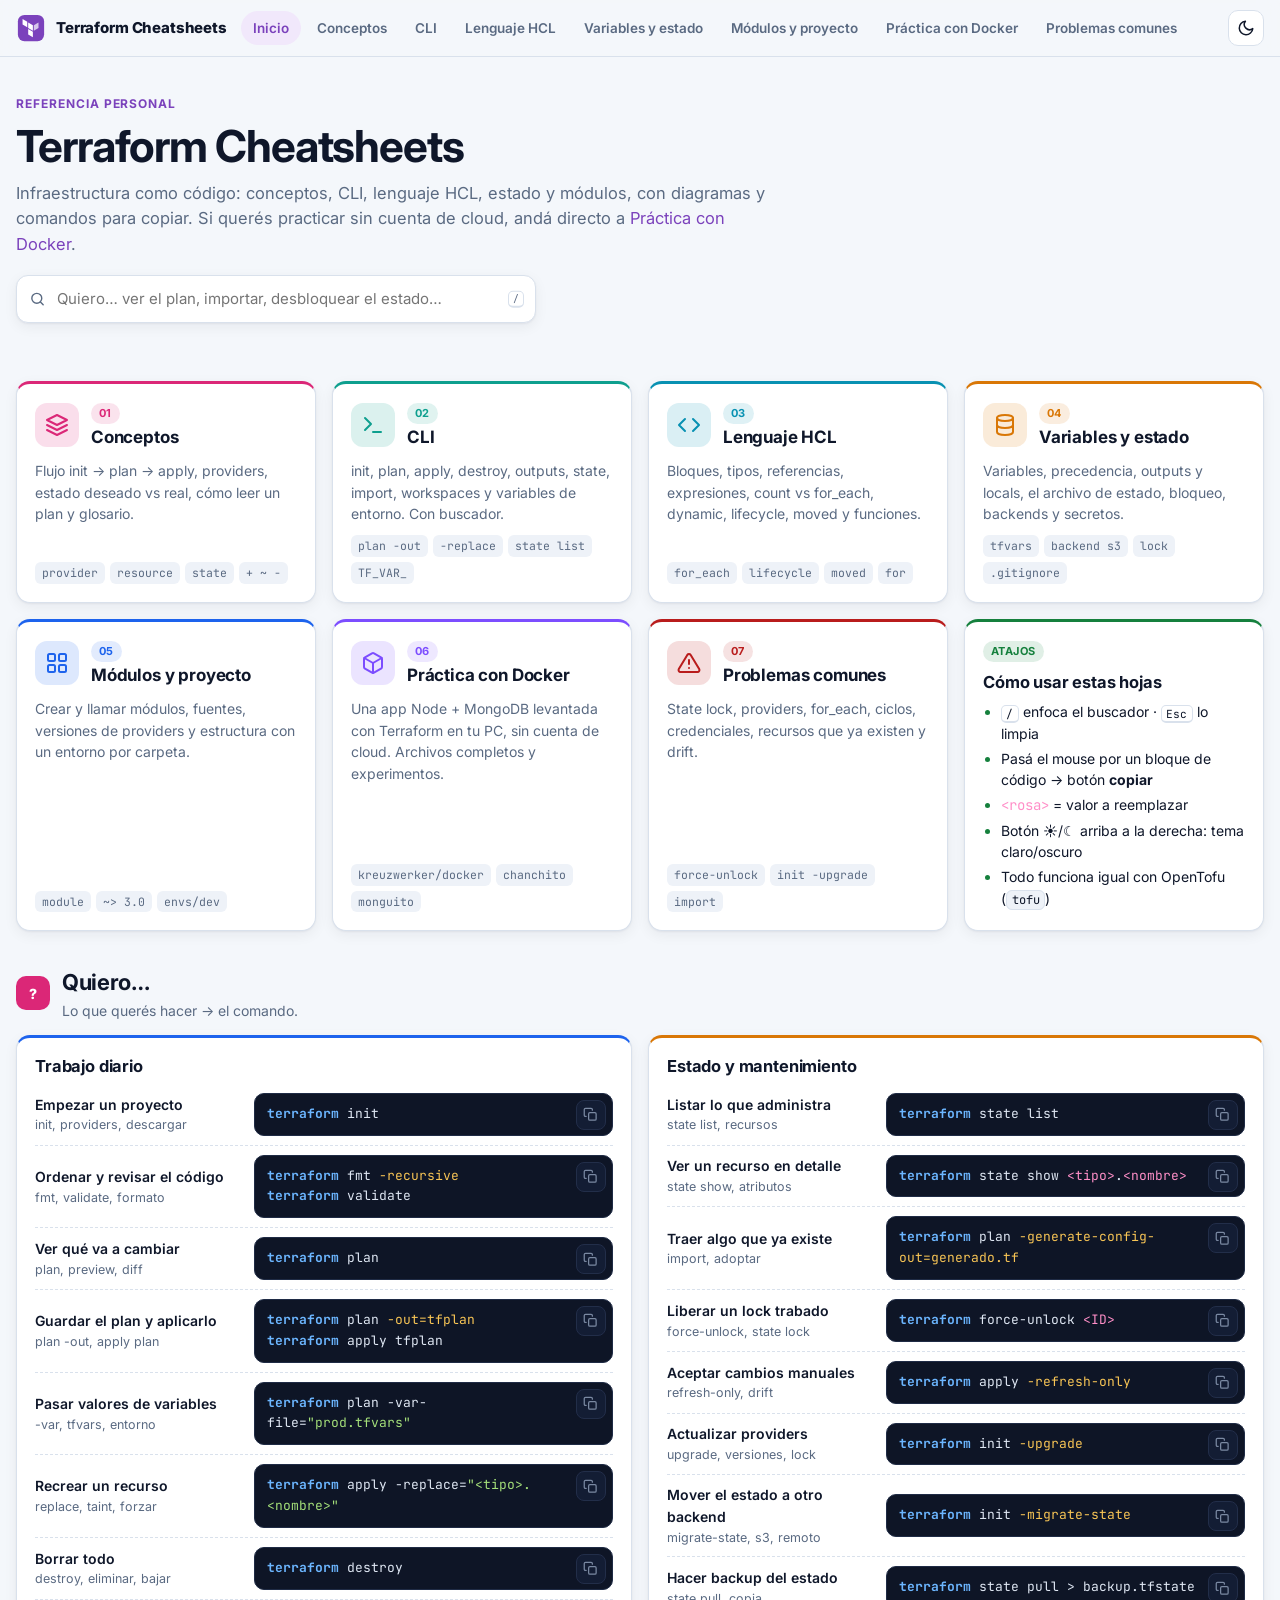
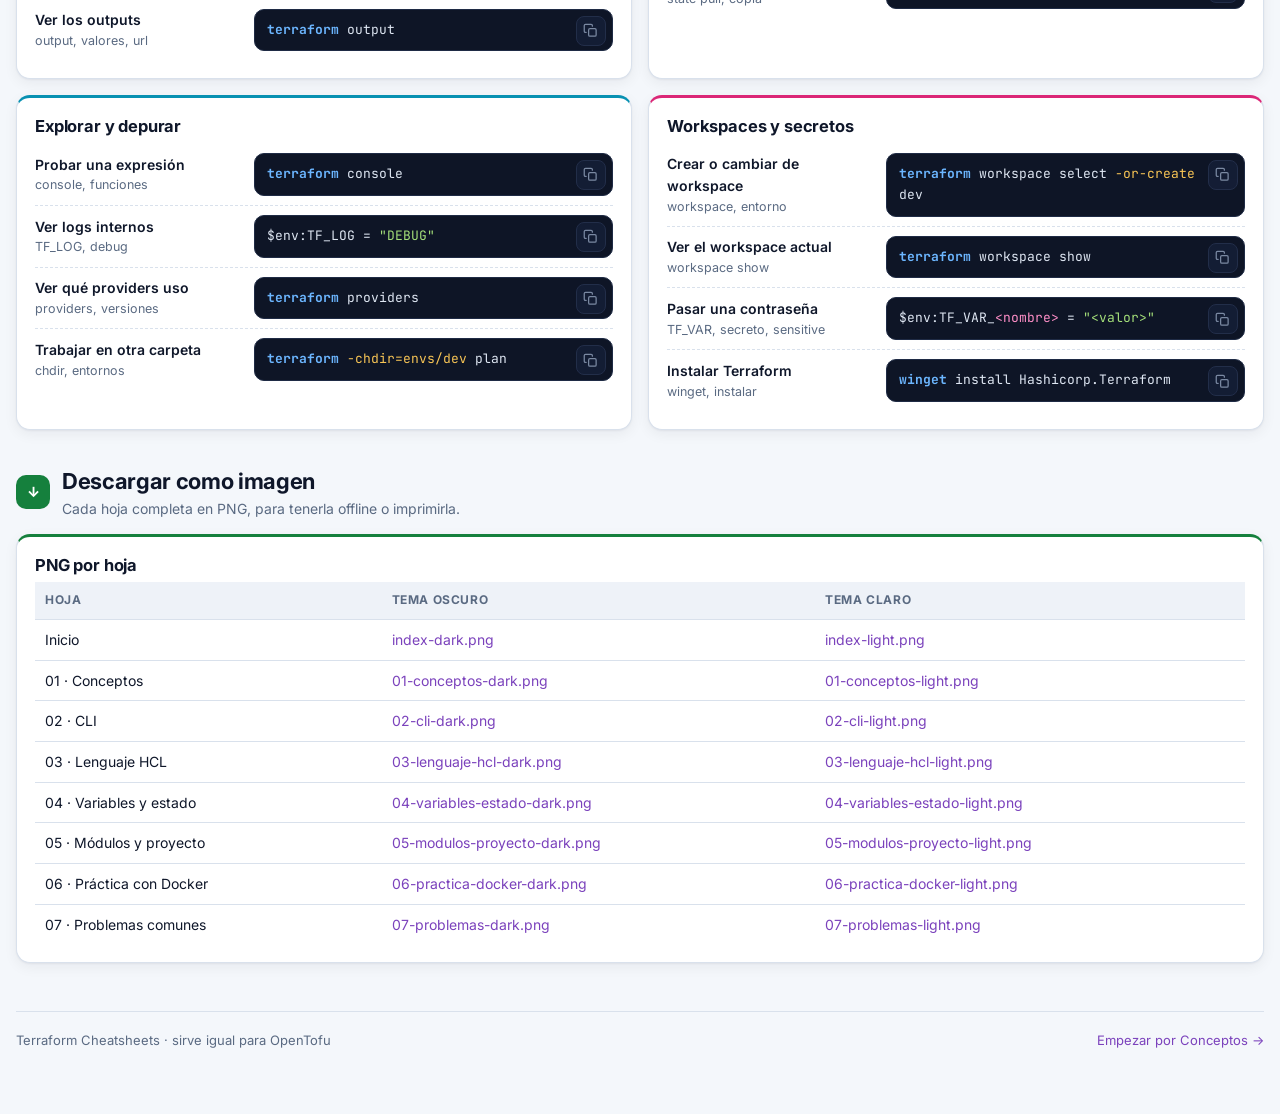
==== index.html @ 65ddb084 "Terraform cheatsheets: sitio estático listo para Netlify Cheatsheets visuales de Terraform en españo" ====
<!doctype html>
<html lang="es">
<head>
<meta charset="utf-8">
<meta name="viewport" content="width=device-width, initial-scale=1">
<meta name="description" content="Cheatsheets visuales de Terraform en español: conceptos, CLI, lenguaje HCL, variables y estado, módulos, práctica con Docker y solución de problemas.">
<meta name="theme-color" content="#7b42bc">
<title>Terraform Cheatsheets</title>
<link rel="icon" href="data:image/svg+xml,%3Csvg xmlns='http://www.w3.org/2000/svg' viewBox='0 0 64 64'%3E%3Crect x='4' y='4' width='56' height='56' rx='14' fill='%237b42bc'/%3E%3Cg fill='%23fff'%3E%3Cpath d='M14 13l10 5.8v11.6l-10-5.8z'/%3E%3Cpath d='M26 20.4l10 5.8v11.6l-10-5.8z'/%3E%3Cpath d='M26 34.2l10 5.8v11.6l-10-5.8z'/%3E%3Cpath d='M38 26.2l10-5.8v11.6l-10 5.8z' opacity='.7'/%3E%3C/g%3E%3C/svg%3E">
<link rel="stylesheet" href="assets/style.css">
<script src="assets/app.js"></script>
</head>
<body data-page="inicio">
<header class="topbar"></header>

<main class="wrap">

  <div class="hero">
    <span class="eyebrow">Referencia personal</span>
    <h1>Terraform Cheatsheets</h1>
    <p class="lead">Infraestructura como código: conceptos, CLI, lenguaje HCL, estado y módulos, con diagramas y comandos para copiar. Si querés practicar sin cuenta de cloud, andá directo a <a href="06-practica-docker.html">Práctica con Docker</a>.</p>
    <div class="toolbar">
      <label class="search">
        <svg viewBox="0 0 24 24" fill="none" stroke="currentColor" stroke-width="2" stroke-linecap="round" aria-hidden="true"><circle cx="11" cy="11" r="7"/><path d="m20 20-3.5-3.5"/></svg>
        <input id="q" type="search" placeholder="Quiero… ver el plan, importar, desbloquear el estado…" autocomplete="off" aria-label="Buscar qué querés hacer">
        <span class="hint"><kbd>/</kbd></span>
      </label>
    </div>
  </div>

  <!-- ================= HOJAS ================= -->
  <section class="block">
    <div class="grid cols-3">
      <a class="card sheet-card t-comp" href="01-conceptos.html">
        <div class="top">
          <div class="badge"><svg viewBox="0 0 24 24" fill="none" stroke="currentColor" stroke-width="2" stroke-linecap="round" stroke-linejoin="round"><path d="M12 2 2 7l10 5 10-5-10-5z"/><path d="m2 17 10 5 10-5"/><path d="m2 12 10 5 10-5"/></svg></div>
          <div><span class="tag">01</span><h3>Conceptos</h3></div>
        </div>
        <p>Flujo init → plan → apply, providers, estado deseado vs real, cómo leer un plan y glosario.</p>
        <div class="chips"><span>provider</span><span>resource</span><span>state</span><span>+ ~ -</span></div>
      </a>
      <a class="card sheet-card t-cont" href="02-cli.html">
        <div class="top">
          <div class="badge"><svg viewBox="0 0 24 24" fill="none" stroke="currentColor" stroke-width="2" stroke-linecap="round" stroke-linejoin="round"><path d="m4 17 6-6-6-6"/><path d="M12 19h8"/></svg></div>
          <div><span class="tag">02</span><h3>CLI</h3></div>
        </div>
        <p>init, plan, apply, destroy, outputs, state, import, workspaces y variables de entorno. Con buscador.</p>
        <div class="chips"><span>plan -out</span><span>-replace</span><span>state list</span><span>TF_VAR_</span></div>
      </a>
      <a class="card sheet-card t-file" href="03-lenguaje-hcl.html">
        <div class="top">
          <div class="badge"><svg viewBox="0 0 24 24" fill="none" stroke="currentColor" stroke-width="2" stroke-linecap="round" stroke-linejoin="round"><path d="m16 18 6-6-6-6"/><path d="m8 6-6 6 6 6"/></svg></div>
          <div><span class="tag">03</span><h3>Lenguaje HCL</h3></div>
        </div>
        <p>Bloques, tipos, referencias, expresiones, count vs for_each, dynamic, lifecycle, moved y funciones.</p>
        <div class="chips"><span>for_each</span><span>lifecycle</span><span>moved</span><span>for</span></div>
      </a>
      <a class="card sheet-card t-vol" href="04-variables-estado.html">
        <div class="top">
          <div class="badge"><svg viewBox="0 0 24 24" fill="none" stroke="currentColor" stroke-width="2" stroke-linecap="round" stroke-linejoin="round"><ellipse cx="12" cy="5" rx="8" ry="3"/><path d="M4 5v14c0 1.7 3.6 3 8 3s8-1.3 8-3V5"/><path d="M4 12c0 1.7 3.6 3 8 3s8-1.3 8-3"/></svg></div>
          <div><span class="tag">04</span><h3>Variables y estado</h3></div>
        </div>
        <p>Variables, precedencia, outputs y locals, el archivo de estado, bloqueo, backends y secretos.</p>
        <div class="chips"><span>tfvars</span><span>backend s3</span><span>lock</span><span>.gitignore</span></div>
      </a>
      <a class="card sheet-card t-img" href="05-modulos-proyecto.html">
        <div class="top">
          <div class="badge"><svg viewBox="0 0 24 24" fill="none" stroke="currentColor" stroke-width="2" stroke-linecap="round" stroke-linejoin="round"><rect x="3" y="3" width="7" height="7" rx="1.5"/><rect x="14" y="3" width="7" height="7" rx="1.5"/><rect x="3" y="14" width="7" height="7" rx="1.5"/><rect x="14" y="14" width="7" height="7" rx="1.5"/></svg></div>
          <div><span class="tag">05</span><h3>Módulos y proyecto</h3></div>
        </div>
        <p>Crear y llamar módulos, fuentes, versiones de providers y estructura con un entorno por carpeta.</p>
        <div class="chips"><span>module</span><span>~&gt; 3.0</span><span>envs/dev</span></div>
      </a>
      <a class="card sheet-card t-net" href="06-practica-docker.html">
        <div class="top">
          <div class="badge"><svg viewBox="0 0 24 24" fill="none" stroke="currentColor" stroke-width="2" stroke-linecap="round" stroke-linejoin="round"><path d="M21 16V8a2 2 0 0 0-1-1.7l-7-4a2 2 0 0 0-2 0l-7 4A2 2 0 0 0 3 8v8a2 2 0 0 0 1 1.7l7 4a2 2 0 0 0 2 0l7-4a2 2 0 0 0 1-1.7z"/><path d="M3.3 7 12 12l8.7-5"/><path d="M12 22V12"/></svg></div>
          <div><span class="tag">06</span><h3>Práctica con Docker</h3></div>
        </div>
        <p>Una app Node + MongoDB levantada con Terraform en tu PC, sin cuenta de cloud. Archivos completos y experimentos.</p>
        <div class="chips"><span>kreuzwerker/docker</span><span>chanchito</span><span>monguito</span></div>
      </a>
      <a class="card sheet-card t-bad" href="07-problemas.html">
        <div class="top">
          <div class="badge"><svg viewBox="0 0 24 24" fill="none" stroke="currentColor" stroke-width="2" stroke-linecap="round" stroke-linejoin="round"><path d="M10.3 3.9 1.8 18a2 2 0 0 0 1.7 3h17a2 2 0 0 0 1.7-3L13.7 3.9a2 2 0 0 0-3.4 0z"/><path d="M12 9v4M12 17h.01"/></svg></div>
          <div><span class="tag">07</span><h3>Problemas comunes</h3></div>
        </div>
        <p>State lock, providers, for_each, ciclos, credenciales, recursos que ya existen y drift.</p>
        <div class="chips"><span>force-unlock</span><span>init -upgrade</span><span>import</span></div>
      </a>
      <div class="card t-ok">
        <span class="tag">Atajos</span>
        <h3>Cómo usar estas hojas</h3>
        <ul>
          <li><kbd>/</kbd> enfoca el buscador · <kbd>Esc</kbd> lo limpia</li>
          <li>Pasá el mouse por un bloque de código → botón <b>copiar</b></li>
          <li><span style="color:#ff8fc8;font-family:var(--mono)">&lt;rosa&gt;</span> = valor a reemplazar</li>
          <li>Botón ☀/☾ arriba a la derecha: tema claro/oscuro</li>
          <li>Todo funciona igual con OpenTofu (<code>tofu</code>)</li>
        </ul>
      </div>
    </div>
  </section>

  <!-- ================= QUIERO ================= -->
  <section class="block" id="quiero" data-search>
    <div class="section-head">
      <div class="num" style="--tone:var(--c-comp)">?</div>
      <div class="titles"><h2>Quiero…</h2><p>Lo que querés hacer → el comando.</p></div>
    </div>
    <div class="grid cols-2">
      <div class="card t-img">
        <h3>Trabajo diario</h3>
        <div class="want">
          <div class="want-row"><div class="q">Empezar un proyecto<small>init, providers, descargar</small></div><pre><code>terraform init</code></pre></div>
          <div class="want-row"><div class="q">Ordenar y revisar el código<small>fmt, validate, formato</small></div><pre><code>terraform fmt -recursive
terraform validate</code></pre></div>
          <div class="want-row"><div class="q">Ver qué va a cambiar<small>plan, preview, diff</small></div><pre><code>terraform plan</code></pre></div>
          <div class="want-row"><div class="q">Guardar el plan y aplicarlo<small>plan -out, apply plan</small></div><pre><code>terraform plan -out=tfplan
terraform apply tfplan</code></pre></div>
          <div class="want-row"><div class="q">Pasar valores de variables<small>-var, tfvars, entorno</small></div><pre><code>terraform plan -var-file="prod.tfvars"</code></pre></div>
          <div class="want-row"><div class="q">Recrear un recurso<small>replace, taint, forzar</small></div><pre><code>terraform apply -replace="&lt;tipo&gt;.&lt;nombre&gt;"</code></pre></div>
          <div class="want-row"><div class="q">Borrar todo<small>destroy, eliminar, bajar</small></div><pre><code>terraform destroy</code></pre></div>
          <div class="want-row"><div class="q">Ver los outputs<small>output, valores, url</small></div><pre><code>terraform output</code></pre></div>
        </div>
      </div>

      <div class="card t-vol">
        <h3>Estado y mantenimiento</h3>
        <div class="want">
          <div class="want-row"><div class="q">Listar lo que administra<small>state list, recursos</small></div><pre><code>terraform state list</code></pre></div>
          <div class="want-row"><div class="q">Ver un recurso en detalle<small>state show, atributos</small></div><pre><code>terraform state show &lt;tipo&gt;.&lt;nombre&gt;</code></pre></div>
          <div class="want-row"><div class="q">Traer algo que ya existe<small>import, adoptar</small></div><pre><code>terraform plan -generate-config-out=generado.tf</code></pre></div>
          <div class="want-row"><div class="q">Liberar un lock trabado<small>force-unlock, state lock</small></div><pre><code>terraform force-unlock &lt;ID&gt;</code></pre></div>
          <div class="want-row"><div class="q">Aceptar cambios manuales<small>refresh-only, drift</small></div><pre><code>terraform apply -refresh-only</code></pre></div>
          <div class="want-row"><div class="q">Actualizar providers<small>upgrade, versiones, lock</small></div><pre><code>terraform init -upgrade</code></pre></div>
          <div class="want-row"><div class="q">Mover el estado a otro backend<small>migrate-state, s3, remoto</small></div><pre><code>terraform init -migrate-state</code></pre></div>
          <div class="want-row"><div class="q">Hacer backup del estado<small>state pull, copia</small></div><pre><code>terraform state pull &gt; backup.tfstate</code></pre></div>
        </div>
      </div>

      <div class="card t-file">
        <h3>Explorar y depurar</h3>
        <div class="want">
          <div class="want-row"><div class="q">Probar una expresión<small>console, funciones</small></div><pre><code>terraform console</code></pre></div>
          <div class="want-row"><div class="q">Ver logs internos<small>TF_LOG, debug</small></div><pre><code>$env:TF_LOG = "DEBUG"</code></pre></div>
          <div class="want-row"><div class="q">Ver qué providers uso<small>providers, versiones</small></div><pre><code>terraform providers</code></pre></div>
          <div class="want-row"><div class="q">Trabajar en otra carpeta<small>chdir, entornos</small></div><pre><code>terraform -chdir=envs/dev plan</code></pre></div>
        </div>
      </div>

      <div class="card t-comp">
        <h3>Workspaces y secretos</h3>
        <div class="want">
          <div class="want-row"><div class="q">Crear o cambiar de workspace<small>workspace, entorno</small></div><pre><code>terraform workspace select -or-create dev</code></pre></div>
          <div class="want-row"><div class="q">Ver el workspace actual<small>workspace show</small></div><pre><code>terraform workspace show</code></pre></div>
          <div class="want-row"><div class="q">Pasar una contraseña<small>TF_VAR, secreto, sensitive</small></div><pre><code>$env:TF_VAR_&lt;nombre&gt; = "&lt;valor&gt;"</code></pre></div>
          <div class="want-row"><div class="q">Instalar Terraform<small>winget, instalar</small></div><pre><code>winget install Hashicorp.Terraform</code></pre></div>
        </div>
      </div>
    </div>
  </section>

  <!-- ================= DESCARGAS ================= -->
  <section class="block" id="descargas">
    <div class="section-head">
      <div class="num" style="--tone:var(--ok)">↓</div>
      <div class="titles"><h2>Descargar como imagen</h2><p>Cada hoja completa en PNG, para tenerla offline o imprimirla.</p></div>
    </div>
    <div class="card t-ok wide">
      <h3>PNG por hoja</h3>
      <div class="table-wrap">
        <table>
          <thead><tr><th>Hoja</th><th>Tema oscuro</th><th>Tema claro</th></tr></thead>
          <tbody>
            <tr><td>Inicio</td><td><a href="img/index-dark.png" download>index-dark.png</a></td><td><a href="img/index-light.png" download>index-light.png</a></td></tr>
            <tr><td>01 · Conceptos</td><td><a href="img/01-conceptos-dark.png" download>01-conceptos-dark.png</a></td><td><a href="img/01-conceptos-light.png" download>01-conceptos-light.png</a></td></tr>
            <tr><td>02 · CLI</td><td><a href="img/02-cli-dark.png" download>02-cli-dark.png</a></td><td><a href="img/02-cli-light.png" download>02-cli-light.png</a></td></tr>
            <tr><td>03 · Lenguaje HCL</td><td><a href="img/03-lenguaje-hcl-dark.png" download>03-lenguaje-hcl-dark.png</a></td><td><a href="img/03-lenguaje-hcl-light.png" download>03-lenguaje-hcl-light.png</a></td></tr>
            <tr><td>04 · Variables y estado</td><td><a href="img/04-variables-estado-dark.png" download>04-variables-estado-dark.png</a></td><td><a href="img/04-variables-estado-light.png" download>04-variables-estado-light.png</a></td></tr>
            <tr><td>05 · Módulos y proyecto</td><td><a href="img/05-modulos-proyecto-dark.png" download>05-modulos-proyecto-dark.png</a></td><td><a href="img/05-modulos-proyecto-light.png" download>05-modulos-proyecto-light.png</a></td></tr>
            <tr><td>06 · Práctica con Docker</td><td><a href="img/06-practica-docker-dark.png" download>06-practica-docker-dark.png</a></td><td><a href="img/06-practica-docker-light.png" download>06-practica-docker-light.png</a></td></tr>
            <tr><td>07 · Problemas comunes</td><td><a href="img/07-problemas-dark.png" download>07-problemas-dark.png</a></td><td><a href="img/07-problemas-light.png" download>07-problemas-light.png</a></td></tr>
          </tbody>
        </table>
      </div>
    </div>
  </section>

  <p class="empty">Nada por acá. Probá en <a href="02-cli.html">CLI</a> o en <a href="07-problemas.html">Problemas comunes</a>.</p>

  <footer class="foot">
    <span>Terraform Cheatsheets · sirve igual para OpenTofu</span>
    <a href="01-conceptos.html">Empezar por Conceptos →</a>
  </footer>
</main>
</body>
</html>
---- assets/style.css ----
/* ==========================================================
   Terraform Cheatsheets — estilos del sitio
   ========================================================== */

@import url("https://fonts.googleapis.com/css2?family=Inter:wght@400;500;600;700;800&family=JetBrains+Mono:wght@400;500;700&display=swap");

:root {
  --bg: #f4f7fb;
  --surface: #ffffff;
  --surface-2: #eef2f8;
  --text: #0f172a;
  --muted: #5a6a82;
  --border: #d9e1ec;
  --accent: #7b42bc;
  --accent-2: #a067e6;
  --accent-soft: #f1e8fb;
  --code-bg: #0e1526;
  --code-text: #dfe7f3;
  --code-border: #1f2b45;

  --c-img: #1d63ed;
  --c-cont: #0e9f8e;
  --c-net: #7c4dff;
  --c-vol: #d97706;
  --c-comp: #db2777;
  --c-file: #0891b2;

  --ok: #15803d;
  --ok-soft: #e7f6ec;
  --warn: #b45309;
  --warn-soft: #fdf3e2;
  --bad: #b91c1c;
  --bad-soft: #fdeaea;

  --shadow: 0 1px 2px rgba(15, 23, 42, .05), 0 4px 14px rgba(15, 23, 42, .06);
  --radius: 14px;
  --mono: "JetBrains Mono", ui-monospace, "Cascadia Code", Consolas, monospace;
  --sans: "Inter", system-ui, -apple-system, "Segoe UI", Roboto, sans-serif;
}

@media (prefers-color-scheme: dark) {
  :root:not([data-theme="light"]) {
    --bg: #0a0f1c;
    --surface: #111a2d;
    --surface-2: #17223a;
    --text: #e6edf7;
    --muted: #93a3bd;
    --border: #233150;
    --accent: #b48cf2;
    --accent-2: #cdb1f7;
    --accent-soft: #2a1d47;
    --code-bg: #080d19;
    --code-text: #dfe7f3;
    --code-border: #1c2742;
    --c-img: #5b95ff;
    --c-cont: #2dd4bf;
    --c-net: #a78bfa;
    --c-vol: #fbbf24;
    --c-comp: #f472b6;
    --c-file: #22d3ee;
    --ok: #4ade80;
    --ok-soft: #10291b;
    --warn: #fbbf24;
    --warn-soft: #2d230d;
    --bad: #f87171;
    --bad-soft: #2f1414;
    --shadow: 0 1px 2px rgba(0, 0, 0, .3), 0 6px 18px rgba(0, 0, 0, .25);
  }
}

:root[data-theme="dark"] {
  --bg: #0a0f1c;
  --surface: #111a2d;
  --surface-2: #17223a;
  --text: #e6edf7;
  --muted: #93a3bd;
  --border: #233150;
  --accent: #b48cf2;
  --accent-2: #cdb1f7;
  --accent-soft: #2a1d47;
  --code-bg: #080d19;
  --code-text: #dfe7f3;
  --code-border: #1c2742;
  --c-img: #5b95ff;
  --c-cont: #2dd4bf;
  --c-net: #a78bfa;
  --c-vol: #fbbf24;
  --c-comp: #f472b6;
  --c-file: #22d3ee;
  --ok: #4ade80;
  --ok-soft: #10291b;
  --warn: #fbbf24;
  --warn-soft: #2d230d;
  --bad: #f87171;
  --bad-soft: #2f1414;
  --shadow: 0 1px 2px rgba(0, 0, 0, .3), 0 6px 18px rgba(0, 0, 0, .25);
}

* { box-sizing: border-box; }

html { scroll-behavior: smooth; scroll-padding-top: 84px; }

body {
  margin: 0;
  background: var(--bg);
  color: var(--text);
  font-family: var(--sans);
  font-size: 15px;
  line-height: 1.55;
  -webkit-font-smoothing: antialiased;
}

a { color: var(--accent); text-decoration: none; }
a:hover { text-decoration: underline; }

/* sin ligaduras: que "--name" no se convierta en "—name" */
code, pre, kbd, svg .mono, .d-code, .d-lbl, .chips span {
  font-family: var(--mono);
  font-variant-ligatures: none;
  font-feature-settings: "liga" 0, "calt" 0;
}

:not(pre) > code {
  font-size: .86em;
  background: var(--surface-2);
  border: 1px solid var(--border);
  padding: .08em .38em;
  border-radius: 6px;
  white-space: nowrap;
}

kbd {
  font-size: .8em;
  border: 1px solid var(--border);
  border-bottom-width: 2px;
  border-radius: 5px;
  padding: .05em .4em;
  background: var(--surface);
}

/* ---------- Top bar ---------- */

.topbar {
  position: sticky;
  top: 0;
  z-index: 20;
  background: color-mix(in srgb, var(--bg) 82%, transparent);
  backdrop-filter: blur(10px);
  border-bottom: 1px solid var(--border);
}

.topbar-inner {
  max-width: 1320px;
  margin: 0 auto;
  padding: 10px 16px;
  display: flex;
  align-items: center;
  gap: 14px;
}

.brand {
  display: flex;
  align-items: center;
  gap: 10px;
  font-weight: 800;
  color: var(--text);
  white-space: nowrap;
  letter-spacing: -.01em;
}
.brand:hover { text-decoration: none; }
.brand svg { width: 30px; height: 30px; flex: none; }

.nav {
  display: flex;
  gap: 4px;
  overflow-x: auto;
  scrollbar-width: none;
  flex: 1;
  min-width: 0;
}
.nav::-webkit-scrollbar { display: none; }

.nav a {
  color: var(--muted);
  font-weight: 600;
  font-size: 13.5px;
  padding: 7px 12px;
  border-radius: 999px;
  white-space: nowrap;
}
.nav a:hover { background: var(--surface-2); color: var(--text); text-decoration: none; }
.nav a.active { background: var(--accent-soft); color: var(--accent); }

.set-switch {
  flex: none;
  display: inline-flex;
  align-items: center;
  gap: 7px;
  height: 36px;
  padding: 0 12px 0 6px;
  border-radius: 10px;
  border: 1px solid var(--border);
  background: var(--surface);
  color: var(--text);
  font-weight: 600;
  font-size: 13px;
  white-space: nowrap;
}
.set-switch:hover { border-color: var(--accent); text-decoration: none; }
.set-switch svg { width: 24px; height: 24px; }
@media (max-width: 720px) { .set-switch span { display: none; } .set-switch { padding: 0 6px; } }

.icon-btn {
  flex: none;
  width: 36px;
  height: 36px;
  border-radius: 10px;
  border: 1px solid var(--border);
  background: var(--surface);
  color: var(--text);
  cursor: pointer;
  display: grid;
  place-items: center;
}
.icon-btn:hover { border-color: var(--accent); }
.icon-btn svg { width: 18px; height: 18px; }

/* ---------- Layout ---------- */

.wrap {
  max-width: 1320px;
  margin: 0 auto;
  padding: 0 16px 64px;
}

.hero {
  padding: 34px 0 18px;
}
.hero .eyebrow {
  display: inline-flex;
  align-items: center;
  gap: 8px;
  font-size: 12px;
  font-weight: 700;
  letter-spacing: .08em;
  text-transform: uppercase;
  color: var(--accent);
}
.hero h1 {
  font-size: clamp(28px, 4.4vw, 44px);
  line-height: 1.1;
  letter-spacing: -.025em;
  margin: 8px 0 10px;
}
.hero p.lead {
  color: var(--muted);
  font-size: 16.5px;
  max-width: 760px;
  margin: 0;
}

.toolbar {
  display: flex;
  flex-wrap: wrap;
  gap: 10px;
  align-items: center;
  margin: 18px 0 6px;
}

.search {
  flex: 1 1 320px;
  max-width: 520px;
  position: relative;
}
.search input {
  width: 100%;
  font: inherit;
  font-size: 15px;
  padding: 11px 14px 11px 40px;
  border-radius: 12px;
  border: 1px solid var(--border);
  background: var(--surface);
  color: var(--text);
  outline: none;
  box-shadow: var(--shadow);
}
.search input:focus { border-color: var(--accent); }
.search svg {
  position: absolute;
  left: 13px;
  top: 50%;
  transform: translateY(-50%);
  width: 17px;
  height: 17px;
  color: var(--muted);
}
.search .hint {
  position: absolute;
  right: 12px;
  top: 50%;
  transform: translateY(-50%);
  color: var(--muted);
  font-size: 12px;
}

.toc {
  display: flex;
  flex-wrap: wrap;
  gap: 6px;
  margin: 14px 0 4px;
}
.toc a {
  font-size: 13px;
  font-weight: 600;
  padding: 5px 11px;
  border-radius: 999px;
  border: 1px solid var(--border);
  background: var(--surface);
  color: var(--muted);
}
.toc a:hover { color: var(--accent); border-color: var(--accent); text-decoration: none; }

/* ---------- Sections ---------- */

section.block { margin-top: 34px; }

.section-head {
  display: flex;
  align-items: center;
  gap: 12px;
  margin-bottom: 14px;
}
.section-head h2 {
  margin: 0;
  font-size: 22px;
  letter-spacing: -.015em;
}
.section-head .num {
  flex: none;
  width: 34px;
  height: 34px;
  border-radius: 10px;
  display: grid;
  place-items: center;
  font-weight: 800;
  font-size: 14px;
  color: #fff;
  background: var(--tone, var(--accent));
}
.section-head p {
  margin: 0;
  color: var(--muted);
  font-size: 14px;
}
.section-head .titles { min-width: 0; }

.grid {
  display: grid;
  grid-template-columns: repeat(auto-fit, minmax(min(100%, 380px), 1fr));
  gap: 16px;
}
.grid.cols-2 { grid-template-columns: repeat(auto-fit, minmax(min(100%, 520px), 1fr)); }
.grid.cols-3 { grid-template-columns: repeat(auto-fit, minmax(min(100%, 300px), 1fr)); }
.grid.cols-4 { grid-template-columns: repeat(auto-fit, minmax(min(100%, 240px), 1fr)); }

.card {
  background: var(--surface);
  border: 1px solid var(--border);
  border-radius: var(--radius);
  padding: 16px 18px 18px;
  box-shadow: var(--shadow);
  min-width: 0;
  border-top: 3px solid var(--tone, var(--border));
}
.card.wide { grid-column: 1 / -1; }
.card > .tag { margin-bottom: 8px; }
.card h3 {
  margin: 0 0 4px;
  font-size: 16.5px;
  letter-spacing: -.01em;
  display: flex;
  align-items: center;
  gap: 8px;
}
.card > p, .card .desc {
  color: var(--muted);
  margin: 0 0 10px;
  font-size: 14px;
}
.card ul { margin: 6px 0 0; padding-left: 18px; }
.card li { margin: 3px 0; font-size: 14px; }
.card li::marker { color: var(--tone, var(--accent)); }

.tag {
  display: inline-block;
  font-size: 11px;
  font-weight: 700;
  letter-spacing: .04em;
  text-transform: uppercase;
  padding: 2px 8px;
  border-radius: 999px;
  color: var(--tone, var(--accent));
  background: color-mix(in srgb, var(--tone, var(--accent)) 13%, transparent);
}

.t-img  { --tone: var(--c-img); }
.t-cont { --tone: var(--c-cont); }
.t-net  { --tone: var(--c-net); }
.t-vol  { --tone: var(--c-vol); }
.t-comp { --tone: var(--c-comp); }
.t-file { --tone: var(--c-file); }
.t-ok   { --tone: var(--ok); }
.t-warn { --tone: var(--warn); }
.t-bad  { --tone: var(--bad); }

/* ---------- Command rows ---------- */

.cmd {
  display: grid;
  grid-template-columns: minmax(0, 1fr);
  gap: 4px;
  padding: 10px 0;
  border-top: 1px dashed var(--border);
}
.cmd:first-of-type { border-top: 0; padding-top: 2px; }
.cmd .what {
  font-size: 13.5px;
  color: var(--muted);
}
.cmd .what b { color: var(--text); font-weight: 600; }

/* ---------- Code blocks ---------- */

pre {
  position: relative;
  margin: 0;
  background: var(--code-bg);
  color: var(--code-text);
  border: 1px solid var(--code-border);
  border-radius: 10px;
  padding: 10px 44px 10px 12px;
  font-size: 13px;
  line-height: 1.6;
  overflow-x: auto;
  tab-size: 2;
}
pre.big { padding: 14px 44px 14px 16px; font-size: 13px; }
pre code { font-family: inherit; white-space: pre; }
/* comandos sueltos: mejor ajustar línea que hacer scroll */
.cmd pre code, .want-row pre code, .err pre code, .fix pre code { white-space: pre-wrap; overflow-wrap: anywhere; }
.cmd pre.multi code, .fix pre.multi code { white-space: pre; overflow-wrap: normal; }

.copy {
  position: absolute;
  top: 6px;
  right: 6px;
  width: 30px;
  height: 30px;
  display: grid;
  place-items: center;
  border-radius: 8px;
  border: 1px solid #2a3756;
  background: #16203a;
  color: #9fb0cc;
  cursor: pointer;
  opacity: .75;
  transition: opacity .15s, color .15s, border-color .15s;
}
pre:hover .copy, .copy:focus-visible { opacity: 1; }
.copy:hover { color: #fff; border-color: #4c8dff; }
.copy svg { width: 15px; height: 15px; }
.copy.done { color: #4ade80; border-color: #4ade80; opacity: 1; }

/* syntax tokens (fondo de código siempre oscuro) */
.tk-cm  { color: #6f819f; font-style: italic; }
.tk-kw  { color: #6cb6ff; font-weight: 700; }
.tk-sub { color: #7ee0d1; }
.tk-fl  { color: #f8c555; }
.tk-st  { color: #a5e07a; }
.tk-ph  { color: #ff8fc8; }
.tk-key { color: #82aaff; }
.tk-num { color: #f78c6c; }

.code-label {
  display: flex;
  align-items: center;
  justify-content: space-between;
  gap: 8px;
  font-family: var(--mono);
  font-size: 12px;
  color: var(--muted);
  margin: 12px 0 6px;
}
.code-label:first-child { margin-top: 0; }
.code-label .file {
  display: inline-flex;
  align-items: center;
  gap: 6px;
  color: var(--text);
  font-weight: 700;
}
.code-label .file::before {
  content: "";
  width: 8px;
  height: 8px;
  border-radius: 2px;
  background: var(--tone, var(--accent));
}

/* ---------- Tables ---------- */

.table-wrap { overflow-x: auto; margin: 4px 0 0; }

table {
  width: 100%;
  border-collapse: collapse;
  font-size: 14px;
}
th, td {
  text-align: left;
  padding: 9px 10px;
  border-bottom: 1px solid var(--border);
  vertical-align: top;
}
th {
  font-size: 12px;
  text-transform: uppercase;
  letter-spacing: .05em;
  color: var(--muted);
  font-weight: 700;
  background: var(--surface-2);
}
tr:last-child td { border-bottom: 0; }
td code { white-space: nowrap; }
td:first-child { white-space: nowrap; }

/* ---------- Callouts ---------- */

.callout {
  display: flex;
  gap: 10px;
  padding: 11px 13px;
  border-radius: 10px;
  font-size: 14px;
  margin-top: 12px;
  background: color-mix(in srgb, var(--tone, var(--accent)) 10%, var(--surface));
  border: 1px solid color-mix(in srgb, var(--tone, var(--accent)) 35%, transparent);
}
.callout .ico {
  flex: none;
  width: 20px;
  height: 20px;
  border-radius: 50%;
  display: grid;
  place-items: center;
  font-size: 12px;
  font-weight: 800;
  color: #fff;
  background: var(--tone, var(--accent));
  margin-top: 1px;
}
.callout p { margin: 0; }
.callout p + p, .callout p + pre, .callout pre + p { margin-top: 6px; }
.callout pre { margin-top: 6px; }
.callout :not(pre) > code { white-space: normal; overflow-wrap: anywhere; }
.callout.tip  { --tone: var(--ok); }
.callout.warn { --tone: var(--warn); }
.callout.bad  { --tone: var(--bad); }
.callout.info { --tone: var(--accent); }

/* ---------- Diagrams ---------- */

.diagram {
  background: var(--surface);
  border: 1px solid var(--border);
  border-radius: var(--radius);
  padding: 16px;
  box-shadow: var(--shadow);
  min-width: 0;
}
.diagram h3 { margin: 0 0 2px; font-size: 16px; }
.diagram > p { margin: 0 0 10px; color: var(--muted); font-size: 14px; }
.diagram .svg-scroll { overflow-x: auto; }
.diagram svg { display: block; width: 100%; height: auto; min-width: 560px; }
.diagram svg.small { min-width: 420px; }

svg text { font-family: var(--sans); }
svg .mono { font-family: var(--mono); }

.d-box   { fill: var(--surface-2); stroke: var(--border); stroke-width: 1.5; }
.d-plain { fill: var(--surface); stroke: var(--border); stroke-width: 1.5; }
.d-area  { fill: none; stroke: var(--border); stroke-width: 1.5; stroke-dasharray: 6 5; }
.d-title { fill: var(--text); font-weight: 700; font-size: 15px; }
.d-sub   { fill: var(--muted); font-size: 12.5px; }
.d-code  { fill: var(--text); font-family: var(--mono); font-size: 12.5px; }
.d-lbl   { fill: var(--muted); font-family: var(--mono); font-size: 12px; }
.d-line  { stroke: var(--muted); stroke-width: 1.8; fill: none; }
.d-head  { fill: var(--muted); }

.d-img  { fill: color-mix(in srgb, var(--c-img) 14%, var(--surface));  stroke: var(--c-img);  stroke-width: 1.8; }
.d-cont { fill: color-mix(in srgb, var(--c-cont) 14%, var(--surface)); stroke: var(--c-cont); stroke-width: 1.8; }
.d-net  { fill: color-mix(in srgb, var(--c-net) 8%, transparent);  stroke: var(--c-net);  stroke-width: 1.8; stroke-dasharray: 7 5; }
.d-vol  { fill: color-mix(in srgb, var(--c-vol) 16%, var(--surface));  stroke: var(--c-vol);  stroke-width: 1.8; }
.d-comp { fill: color-mix(in srgb, var(--c-comp) 12%, var(--surface)); stroke: var(--c-comp); stroke-width: 1.8; }
.d-file { fill: color-mix(in srgb, var(--c-file) 13%, var(--surface)); stroke: var(--c-file); stroke-width: 1.8; }
.d-bad  { fill: color-mix(in srgb, var(--bad) 12%, var(--surface)); stroke: var(--bad); stroke-width: 1.8; }
.d-ok   { fill: color-mix(in srgb, var(--ok) 12%, var(--surface)); stroke: var(--ok); stroke-width: 1.8; }

.s-img  { stroke: var(--c-img); }  .f-img  { fill: var(--c-img); }
.s-cont { stroke: var(--c-cont); } .f-cont { fill: var(--c-cont); }
.s-net  { stroke: var(--c-net); }  .f-net  { fill: var(--c-net); }
.s-vol  { stroke: var(--c-vol); }  .f-vol  { fill: var(--c-vol); }
.s-comp { stroke: var(--c-comp); } .f-comp { fill: var(--c-comp); }
.s-file { stroke: var(--c-file); } .f-file { fill: var(--c-file); }
.s-bad  { stroke: var(--bad); }    .f-bad  { fill: var(--bad); }
.s-ok   { stroke: var(--ok); }     .f-ok   { fill: var(--ok); }
.f-text { fill: var(--text); }
.f-muted { fill: var(--muted); }
.f-surface { fill: var(--surface); }

/* ---------- Index cards ---------- */

.sheet-card {
  display: flex;
  flex-direction: column;
  gap: 10px;
  color: var(--text);
  transition: transform .15s, border-color .15s;
}
.sheet-card:hover { text-decoration: none; transform: translateY(-2px); border-color: var(--tone); }
.sheet-card .top { display: flex; align-items: center; gap: 12px; }
.sheet-card .badge {
  width: 44px;
  height: 44px;
  border-radius: 12px;
  display: grid;
  place-items: center;
  background: color-mix(in srgb, var(--tone) 15%, transparent);
  color: var(--tone);
  flex: none;
}
.sheet-card .badge svg { width: 24px; height: 24px; }
.sheet-card h3 { margin: 0; font-size: 17px; }
.sheet-card p { margin: 0; color: var(--muted); font-size: 14px; }
.sheet-card .chips { display: flex; flex-wrap: wrap; gap: 5px; margin-top: auto; }
.sheet-card .chips span {
  font-family: var(--mono);
  font-size: 11.5px;
  padding: 2px 7px;
  border-radius: 6px;
  background: var(--surface-2);
  color: var(--muted);
}

/* "Quiero..." lookup */
.want {
  display: grid;
  grid-template-columns: minmax(0, 1fr);
  gap: 0;
}
.want-row {
  display: grid;
  grid-template-columns: minmax(180px, .8fr) minmax(0, 1.4fr);
  gap: 14px;
  align-items: center;
  padding: 9px 0;
  border-top: 1px dashed var(--border);
}
.want-row:first-child { border-top: 0; }
.want-row .q { font-weight: 600; font-size: 14px; }
.want-row .q small { display: block; color: var(--muted); font-weight: 400; font-size: 12.5px; }

/* compare */
.vs {
  display: grid;
  grid-template-columns: repeat(auto-fit, minmax(min(100%, 300px), 1fr));
  gap: 12px;
}

.steps { counter-reset: s; list-style: none; padding: 0 !important; margin: 0; }
.steps li {
  counter-increment: s;
  position: relative;
  padding: 7px 0 7px 38px !important;
  margin: 0 !important;
  border-top: 1px dashed var(--border);
}
.steps li:first-child { border-top: 0; }
.steps li::before {
  content: counter(s);
  position: absolute;
  left: 0;
  top: 7px;
  width: 26px;
  height: 26px;
  border-radius: 8px;
  display: grid;
  place-items: center;
  font-size: 12.5px;
  font-weight: 800;
  color: #fff;
  background: var(--tone, var(--accent));
}

.legend {
  display: flex;
  flex-wrap: wrap;
  gap: 14px;
  font-size: 13px;
  color: var(--muted);
  margin-top: 10px;
}
.legend span { display: inline-flex; align-items: center; gap: 6px; }
.legend i { width: 12px; height: 12px; border-radius: 3px; display: inline-block; background: var(--tone); }

.empty {
  display: none;
  text-align: center;
  color: var(--muted);
  padding: 40px 0;
}

.hidden { display: none !important; }

mark { background: color-mix(in srgb, #facc15 45%, transparent); color: inherit; border-radius: 3px; padding: 0 1px; }

footer.foot {
  margin-top: 48px;
  padding-top: 18px;
  border-top: 1px solid var(--border);
  color: var(--muted);
  font-size: 13px;
  display: flex;
  flex-wrap: wrap;
  justify-content: space-between;
  gap: 10px;
}

/* ---------- Responsive ---------- */

@media (max-width: 720px) {
  .brand span { display: none; }
  .want-row { grid-template-columns: minmax(0, 1fr); gap: 6px; }
  .section-head h2 { font-size: 19px; }
  .card { padding: 14px; }
  .search .hint { display: none; }
}

/* ---------- Print / PDF ---------- */

@media print {
  :root, :root[data-theme="dark"] {
    --bg: #fff; --surface: #fff; --surface-2: #f1f4f9; --text: #0f172a; --muted: #4b5a70; --border: #d6deea;
    --shadow: none;
  }
  .topbar, .toolbar, .copy, .toc { display: none !important; }
  body { font-size: 12.5px; }
  .card, .diagram, pre { break-inside: avoid; }
  section.block { margin-top: 18px; }
  .hero { padding-top: 0; }
  .diagram svg { min-width: 0; }
}
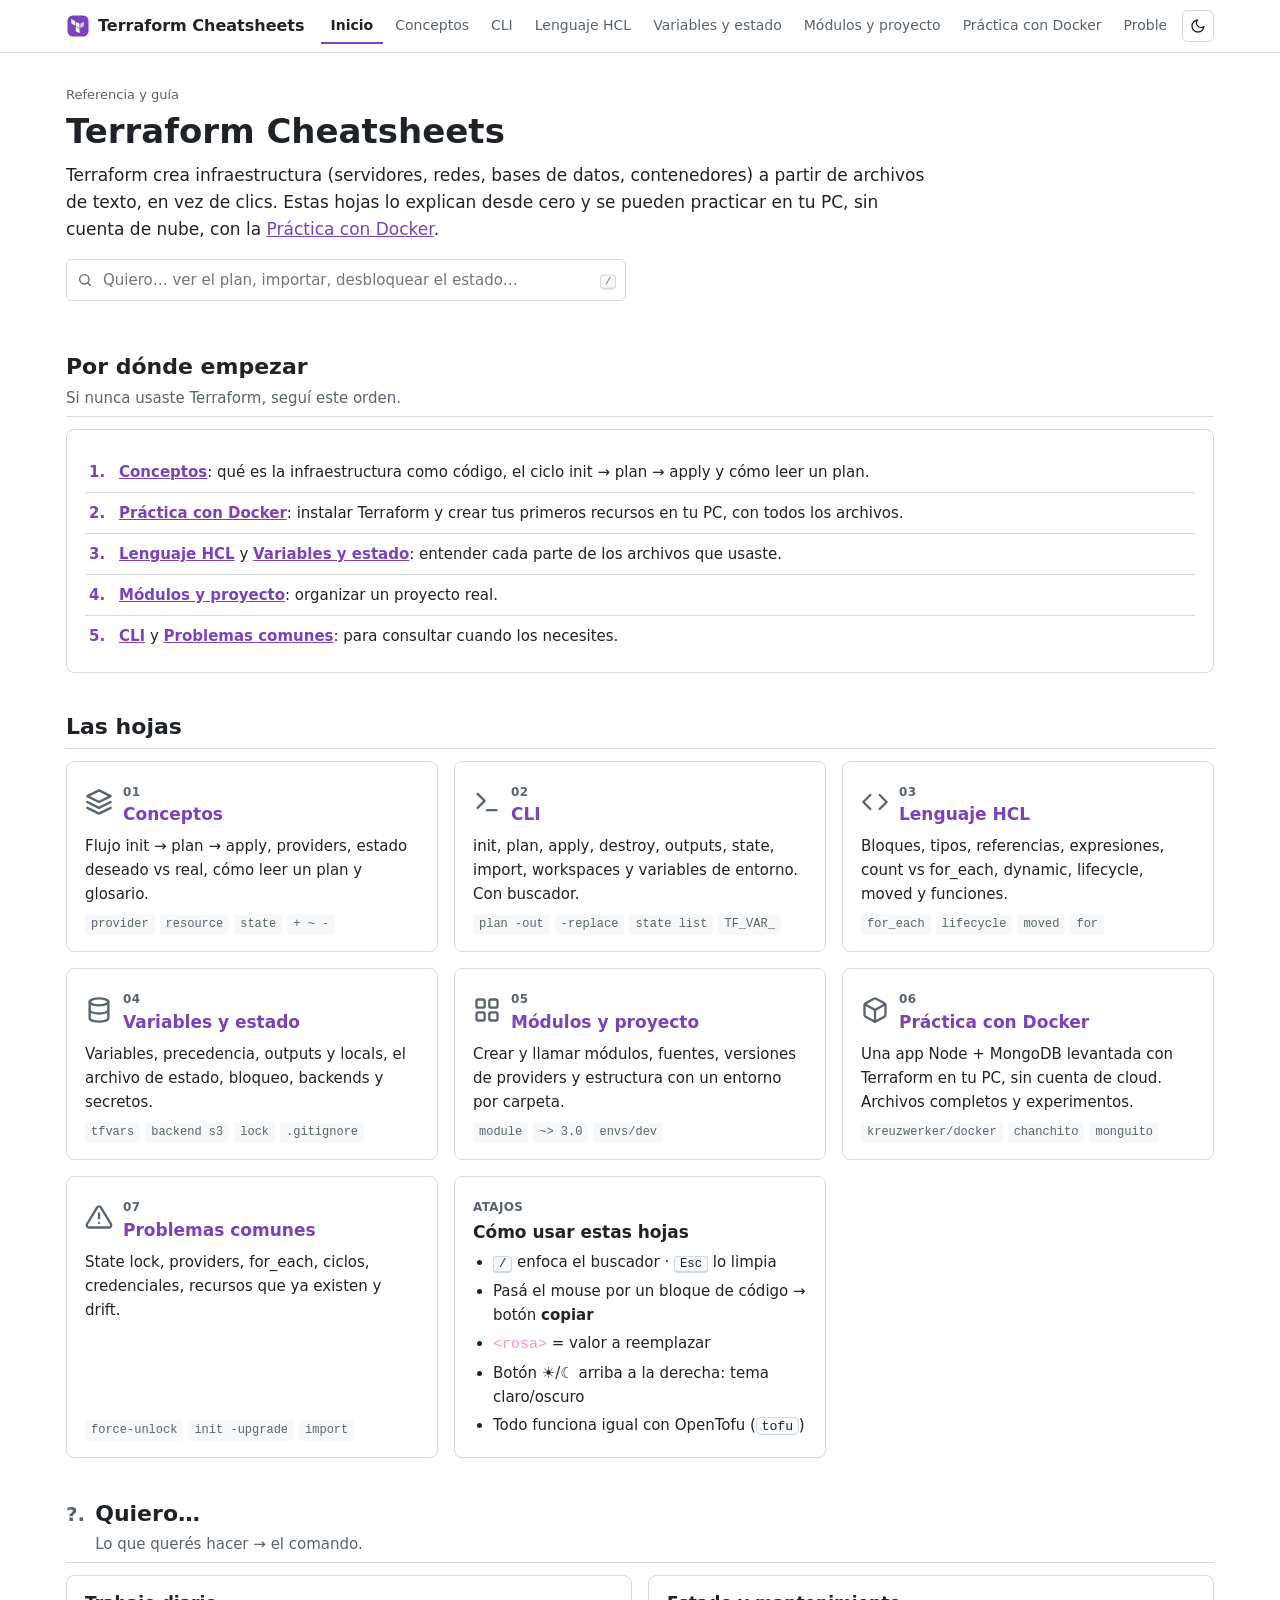
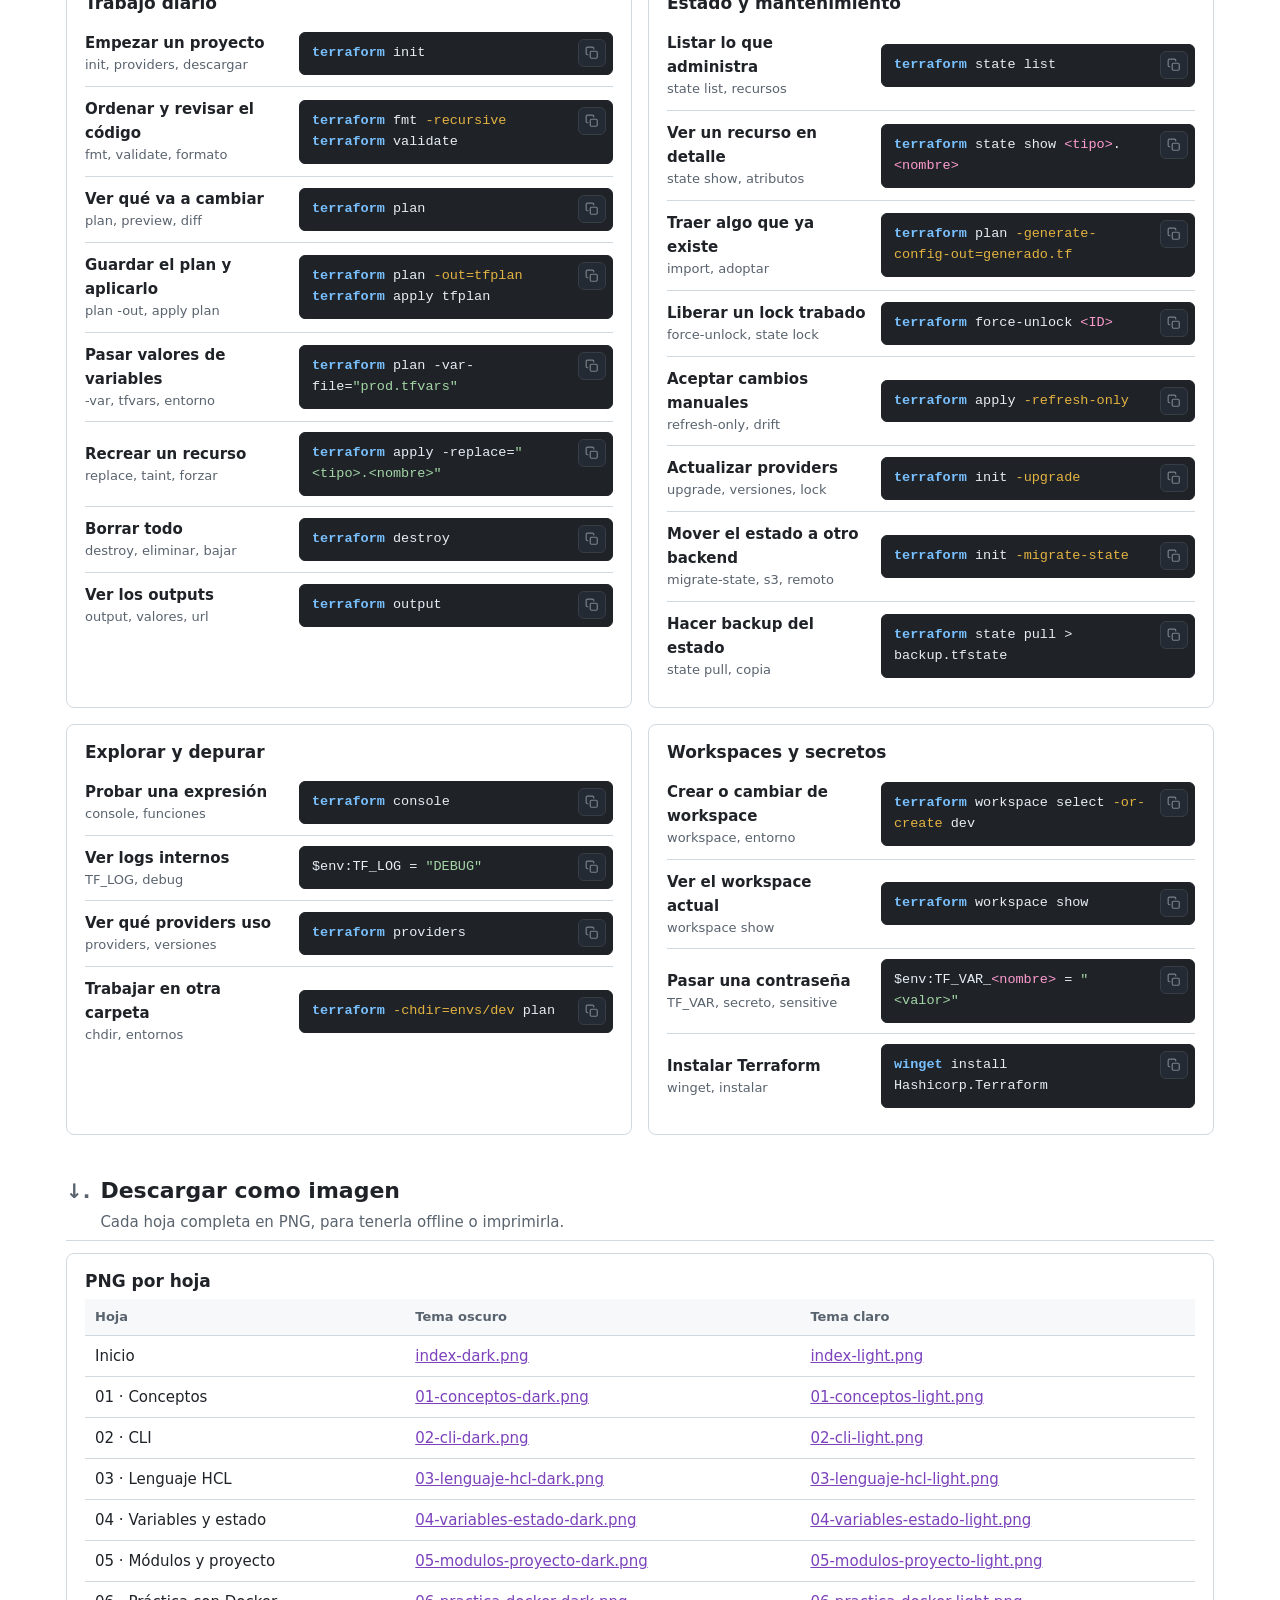
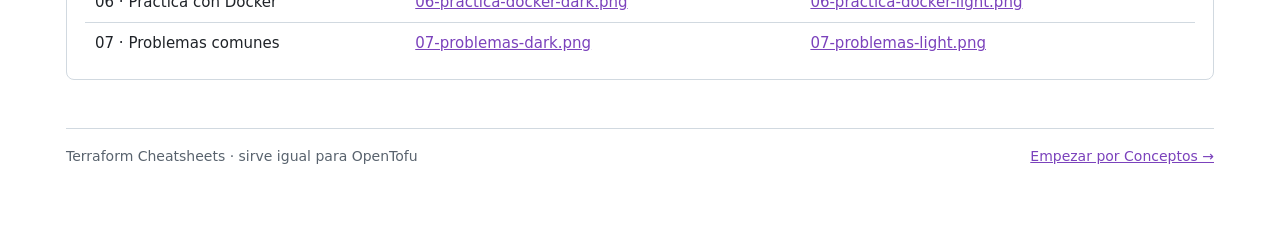
==== commit 376c073c: "Estilo más simple y explicaciones para principiantes - Diseño de documentación: sin sombras, bordes " ====
--- a/index.html
+++ b/index.html
@@ -16,9 +16,9 @@
 <main class="wrap">
 
   <div class="hero">
-    <span class="eyebrow">Referencia personal</span>
+    <span class="eyebrow">Referencia y guía</span>
     <h1>Terraform Cheatsheets</h1>
-    <p class="lead">Infraestructura como código: conceptos, CLI, lenguaje HCL, estado y módulos, con diagramas y comandos para copiar. Si querés practicar sin cuenta de cloud, andá directo a <a href="06-practica-docker.html">Práctica con Docker</a>.</p>
+    <p class="lead">Terraform crea infraestructura (servidores, redes, bases de datos, contenedores) a partir de archivos de texto, en vez de clics. Estas hojas lo explican desde cero y se pueden practicar en tu PC, sin cuenta de nube, con la <a href="06-practica-docker.html">Práctica con Docker</a>.</p>
     <div class="toolbar">
       <label class="search">
         <svg viewBox="0 0 24 24" fill="none" stroke="currentColor" stroke-width="2" stroke-linecap="round" aria-hidden="true"><circle cx="11" cy="11" r="7"/><path d="m20 20-3.5-3.5"/></svg>
@@ -28,8 +28,27 @@
     </div>
   </div>
 
+  <!-- ================= RUTA ================= -->
+  <section class="block">
+    <div class="section-head">
+      <div class="titles"><h2>Por dónde empezar</h2><p>Si nunca usaste Terraform, seguí este orden.</p></div>
+    </div>
+    <div class="card">
+      <ol class="steps">
+        <li><a href="01-conceptos.html"><b>Conceptos</b></a>: qué es la infraestructura como código, el ciclo init → plan → apply y cómo leer un plan.</li>
+        <li><a href="06-practica-docker.html"><b>Práctica con Docker</b></a>: instalar Terraform y crear tus primeros recursos en tu PC, con todos los archivos.</li>
+        <li><a href="03-lenguaje-hcl.html"><b>Lenguaje HCL</b></a> y <a href="04-variables-estado.html"><b>Variables y estado</b></a>: entender cada parte de los archivos que usaste.</li>
+        <li><a href="05-modulos-proyecto.html"><b>Módulos y proyecto</b></a>: organizar un proyecto real.</li>
+        <li><a href="02-cli.html"><b>CLI</b></a> y <a href="07-problemas.html"><b>Problemas comunes</b></a>: para consultar cuando los necesites.</li>
+      </ol>
+    </div>
+  </section>
+
   <!-- ================= HOJAS ================= -->
   <section class="block">
+    <div class="section-head">
+      <div class="titles"><h2>Las hojas</h2></div>
+    </div>
     <div class="grid cols-3">
       <a class="card sheet-card t-comp" href="01-conceptos.html">
         <div class="top">
--- a/assets/style.css
+++ b/assets/style.css
@@ -1,116 +1,99 @@
 /* ==========================================================
    Terraform Cheatsheets — estilos del sitio
+   Estilo simple de documentación: texto primero, pocos adornos.
+   El color de acento es lo único que cambia entre sitios.
    ========================================================== */
 
-@import url("https://fonts.googleapis.com/css2?family=Inter:wght@400;500;600;700;800&family=JetBrains+Mono:wght@400;500;700&display=swap");
-
 :root {
-  --bg: #f4f7fb;
+  --bg: #ffffff;
   --surface: #ffffff;
-  --surface-2: #eef2f8;
-  --text: #0f172a;
-  --muted: #5a6a82;
-  --border: #d9e1ec;
+  --surface-2: #f6f8fa;
+  --text: #1f2328;
+  --muted: #59636e;
+  --border: #d1d9e0;
   --accent: #7b42bc;
-  --accent-2: #a067e6;
   --accent-soft: #f1e8fb;
-  --code-bg: #0e1526;
-  --code-text: #dfe7f3;
-  --code-border: #1f2b45;
-
-  --c-img: #1d63ed;
-  --c-cont: #0e9f8e;
-  --c-net: #7c4dff;
-  --c-vol: #d97706;
-  --c-comp: #db2777;
-  --c-file: #0891b2;
-
-  --ok: #15803d;
-  --ok-soft: #e7f6ec;
-  --warn: #b45309;
-  --warn-soft: #fdf3e2;
-  --bad: #b91c1c;
-  --bad-soft: #fdeaea;
-
-  --shadow: 0 1px 2px rgba(15, 23, 42, .05), 0 4px 14px rgba(15, 23, 42, .06);
-  --radius: 14px;
-  --mono: "JetBrains Mono", ui-monospace, "Cascadia Code", Consolas, monospace;
-  --sans: "Inter", system-ui, -apple-system, "Segoe UI", Roboto, sans-serif;
+  --code-bg: #1f2328;
+  --code-text: #e6edf3;
+  --code-border: #1f2328;
+
+  /* colores de los diagramas */
+  --c-img: #2563eb;
+  --c-cont: #0f8a7e;
+  --c-net: #7c3aed;
+  --c-vol: #b45309;
+  --c-comp: #be185d;
+  --c-file: #0e7490;
+
+  --ok: #1a7f37;
+  --warn: #9a6700;
+  --bad: #cf222e;
+
+  --radius: 8px;
+  --mono: ui-monospace, "Cascadia Mono", Consolas, "SF Mono", Menlo, monospace;
+  --sans: system-ui, -apple-system, "Segoe UI", Roboto, "Helvetica Neue", Arial, sans-serif;
 }
 
 @media (prefers-color-scheme: dark) {
   :root:not([data-theme="light"]) {
-    --bg: #0a0f1c;
-    --surface: #111a2d;
-    --surface-2: #17223a;
-    --text: #e6edf7;
-    --muted: #93a3bd;
-    --border: #233150;
+    --bg: #0d1117;
+    --surface: #0d1117;
+    --surface-2: #161b22;
+    --text: #e6edf3;
+    --muted: #9198a1;
+    --border: #30363d;
     --accent: #b48cf2;
-    --accent-2: #cdb1f7;
     --accent-soft: #2a1d47;
-    --code-bg: #080d19;
-    --code-text: #dfe7f3;
-    --code-border: #1c2742;
-    --c-img: #5b95ff;
-    --c-cont: #2dd4bf;
-    --c-net: #a78bfa;
-    --c-vol: #fbbf24;
-    --c-comp: #f472b6;
-    --c-file: #22d3ee;
-    --ok: #4ade80;
-    --ok-soft: #10291b;
-    --warn: #fbbf24;
-    --warn-soft: #2d230d;
-    --bad: #f87171;
-    --bad-soft: #2f1414;
-    --shadow: 0 1px 2px rgba(0, 0, 0, .3), 0 6px 18px rgba(0, 0, 0, .25);
+    --code-bg: #161b22;
+    --code-border: #30363d;
+    --c-img: #6ea8ff;
+    --c-cont: #3fcfbf;
+    --c-net: #b392f0;
+    --c-vol: #e3a33a;
+    --c-comp: #f07bb0;
+    --c-file: #4fc3e0;
+    --ok: #3fb950;
+    --warn: #d29922;
+    --bad: #f85149;
   }
 }
 
 :root[data-theme="dark"] {
-  --bg: #0a0f1c;
-  --surface: #111a2d;
-  --surface-2: #17223a;
-  --text: #e6edf7;
-  --muted: #93a3bd;
-  --border: #233150;
+  --bg: #0d1117;
+  --surface: #0d1117;
+  --surface-2: #161b22;
+  --text: #e6edf3;
+  --muted: #9198a1;
+  --border: #30363d;
   --accent: #b48cf2;
-  --accent-2: #cdb1f7;
   --accent-soft: #2a1d47;
-  --code-bg: #080d19;
-  --code-text: #dfe7f3;
-  --code-border: #1c2742;
-  --c-img: #5b95ff;
-  --c-cont: #2dd4bf;
-  --c-net: #a78bfa;
-  --c-vol: #fbbf24;
-  --c-comp: #f472b6;
-  --c-file: #22d3ee;
-  --ok: #4ade80;
-  --ok-soft: #10291b;
-  --warn: #fbbf24;
-  --warn-soft: #2d230d;
-  --bad: #f87171;
-  --bad-soft: #2f1414;
-  --shadow: 0 1px 2px rgba(0, 0, 0, .3), 0 6px 18px rgba(0, 0, 0, .25);
+  --code-bg: #161b22;
+  --code-border: #30363d;
+  --c-img: #6ea8ff;
+  --c-cont: #3fcfbf;
+  --c-net: #b392f0;
+  --c-vol: #e3a33a;
+  --c-comp: #f07bb0;
+  --c-file: #4fc3e0;
+  --ok: #3fb950;
+  --warn: #d29922;
+  --bad: #f85149;
 }
 
 * { box-sizing: border-box; }
 
-html { scroll-behavior: smooth; scroll-padding-top: 84px; }
+html { scroll-behavior: smooth; scroll-padding-top: 70px; }
 
 body {
   margin: 0;
   background: var(--bg);
   color: var(--text);
   font-family: var(--sans);
-  font-size: 15px;
-  line-height: 1.55;
-  -webkit-font-smoothing: antialiased;
-}
-
-a { color: var(--accent); text-decoration: none; }
+  font-size: 16px;
+  line-height: 1.6;
+}
+
+a { color: var(--accent); }
 a:hover { text-decoration: underline; }
 
 /* sin ligaduras: que "--name" no se convierta en "—name" */
@@ -121,58 +104,57 @@
 }
 
 :not(pre) > code {
-  font-size: .86em;
+  font-size: .88em;
   background: var(--surface-2);
   border: 1px solid var(--border);
-  padding: .08em .38em;
-  border-radius: 6px;
-  white-space: nowrap;
+  padding: .05em .35em;
+  border-radius: 5px;
+  overflow-wrap: anywhere;
 }
 
 kbd {
-  font-size: .8em;
+  font-size: .82em;
   border: 1px solid var(--border);
   border-bottom-width: 2px;
-  border-radius: 5px;
-  padding: .05em .4em;
-  background: var(--surface);
-}
-
-/* ---------- Top bar ---------- */
+  border-radius: 4px;
+  padding: .02em .4em;
+  background: var(--surface-2);
+}
+
+/* ---------- Barra superior ---------- */
 
 .topbar {
   position: sticky;
   top: 0;
   z-index: 20;
-  background: color-mix(in srgb, var(--bg) 82%, transparent);
-  backdrop-filter: blur(10px);
+  background: var(--bg);
   border-bottom: 1px solid var(--border);
 }
 
 .topbar-inner {
-  max-width: 1320px;
+  max-width: 1180px;
   margin: 0 auto;
-  padding: 10px 16px;
+  padding: 8px 16px;
   display: flex;
   align-items: center;
-  gap: 14px;
+  gap: 16px;
 }
 
 .brand {
   display: flex;
   align-items: center;
-  gap: 10px;
-  font-weight: 800;
+  gap: 8px;
+  font-weight: 700;
   color: var(--text);
   white-space: nowrap;
-  letter-spacing: -.01em;
+  text-decoration: none;
 }
 .brand:hover { text-decoration: none; }
-.brand svg { width: 30px; height: 30px; flex: none; }
+.brand svg { width: 24px; height: 24px; flex: none; }
 
 .nav {
   display: flex;
-  gap: 4px;
+  gap: 2px;
   overflow-x: auto;
   scrollbar-width: none;
   flex: 1;
@@ -182,225 +164,168 @@
 
 .nav a {
   color: var(--muted);
-  font-weight: 600;
-  font-size: 13.5px;
-  padding: 7px 12px;
-  border-radius: 999px;
+  font-size: 14px;
+  padding: 6px 10px;
   white-space: nowrap;
-}
-.nav a:hover { background: var(--surface-2); color: var(--text); text-decoration: none; }
-.nav a.active { background: var(--accent-soft); color: var(--accent); }
+  text-decoration: none;
+  border-bottom: 2px solid transparent;
+}
+.nav a:hover { color: var(--text); }
+.nav a.active { color: var(--text); font-weight: 600; border-bottom-color: var(--accent); }
 
 .set-switch {
   flex: none;
   display: inline-flex;
   align-items: center;
-  gap: 7px;
-  height: 36px;
-  padding: 0 12px 0 6px;
-  border-radius: 10px;
-  border: 1px solid var(--border);
-  background: var(--surface);
+  gap: 6px;
+  padding: 4px 10px 4px 4px;
+  border: 1px solid var(--border);
+  border-radius: 6px;
   color: var(--text);
-  font-weight: 600;
   font-size: 13px;
   white-space: nowrap;
-}
-.set-switch:hover { border-color: var(--accent); text-decoration: none; }
-.set-switch svg { width: 24px; height: 24px; }
-@media (max-width: 720px) { .set-switch span { display: none; } .set-switch { padding: 0 6px; } }
+  text-decoration: none;
+}
+.set-switch svg { width: 20px; height: 20px; }
+@media (max-width: 720px) { .set-switch span { display: none; } .set-switch { padding: 4px; } }
 
 .icon-btn {
   flex: none;
-  width: 36px;
-  height: 36px;
-  border-radius: 10px;
-  border: 1px solid var(--border);
-  background: var(--surface);
+  width: 32px;
+  height: 32px;
+  border-radius: 6px;
+  border: 1px solid var(--border);
+  background: var(--bg);
   color: var(--text);
   cursor: pointer;
   display: grid;
   place-items: center;
 }
-.icon-btn:hover { border-color: var(--accent); }
-.icon-btn svg { width: 18px; height: 18px; }
-
-/* ---------- Layout ---------- */
+.icon-btn svg { width: 16px; height: 16px; }
+
+/* ---------- Página ---------- */
 
 .wrap {
-  max-width: 1320px;
+  max-width: 1180px;
   margin: 0 auto;
   padding: 0 16px 64px;
 }
 
-.hero {
-  padding: 34px 0 18px;
-}
+.hero { padding: 28px 0 8px; }
 .hero .eyebrow {
-  display: inline-flex;
-  align-items: center;
-  gap: 8px;
-  font-size: 12px;
-  font-weight: 700;
-  letter-spacing: .08em;
-  text-transform: uppercase;
-  color: var(--accent);
+  font-size: 13px;
+  color: var(--muted);
 }
 .hero h1 {
-  font-size: clamp(28px, 4.4vw, 44px);
-  line-height: 1.1;
-  letter-spacing: -.025em;
-  margin: 8px 0 10px;
+  font-size: clamp(26px, 3.6vw, 34px);
+  line-height: 1.2;
+  margin: 4px 0 10px;
 }
 .hero p.lead {
-  color: var(--muted);
-  font-size: 16.5px;
-  max-width: 760px;
+  font-size: 17px;
+  max-width: 80ch;
   margin: 0;
 }
 
-.toolbar {
-  display: flex;
-  flex-wrap: wrap;
-  gap: 10px;
-  align-items: center;
-  margin: 18px 0 6px;
-}
-
-.search {
-  flex: 1 1 320px;
-  max-width: 520px;
-  position: relative;
-}
+.toolbar { display: flex; flex-wrap: wrap; gap: 10px; margin: 16px 0 4px; }
+
+.search { flex: 1 1 320px; max-width: 560px; position: relative; }
 .search input {
   width: 100%;
   font: inherit;
   font-size: 15px;
-  padding: 11px 14px 11px 40px;
-  border-radius: 12px;
-  border: 1px solid var(--border);
-  background: var(--surface);
+  padding: 8px 12px 8px 36px;
+  border-radius: 6px;
+  border: 1px solid var(--border);
+  background: var(--bg);
   color: var(--text);
   outline: none;
-  box-shadow: var(--shadow);
-}
-.search input:focus { border-color: var(--accent); }
+}
+.search input:focus { border-color: var(--accent); box-shadow: 0 0 0 3px var(--accent-soft); }
 .search svg {
   position: absolute;
-  left: 13px;
+  left: 11px;
   top: 50%;
   transform: translateY(-50%);
-  width: 17px;
-  height: 17px;
+  width: 16px;
+  height: 16px;
   color: var(--muted);
 }
 .search .hint {
   position: absolute;
-  right: 12px;
+  right: 10px;
   top: 50%;
   transform: translateY(-50%);
   color: var(--muted);
   font-size: 12px;
 }
 
+/* índice de la página: lista simple de enlaces */
 .toc {
   display: flex;
   flex-wrap: wrap;
-  gap: 6px;
-  margin: 14px 0 4px;
-}
-.toc a {
-  font-size: 13px;
-  font-weight: 600;
-  padding: 5px 11px;
-  border-radius: 999px;
-  border: 1px solid var(--border);
-  background: var(--surface);
-  color: var(--muted);
-}
-.toc a:hover { color: var(--accent); border-color: var(--accent); text-decoration: none; }
-
-/* ---------- Sections ---------- */
-
-section.block { margin-top: 34px; }
+  gap: 4px 14px;
+  margin: 14px 0 0;
+  padding: 10px 0 0;
+  border-top: 1px solid var(--border);
+  font-size: 14px;
+}
+.toc::before { content: "En esta página:"; color: var(--muted); }
+
+/* ---------- Secciones ---------- */
+
+section.block { margin-top: 40px; }
 
 .section-head {
   display: flex;
-  align-items: center;
-  gap: 12px;
-  margin-bottom: 14px;
-}
-.section-head h2 {
-  margin: 0;
-  font-size: 22px;
-  letter-spacing: -.015em;
+  align-items: baseline;
+  gap: 10px;
+  margin-bottom: 12px;
+  padding-bottom: 6px;
+  border-bottom: 1px solid var(--border);
 }
 .section-head .num {
   flex: none;
-  width: 34px;
-  height: 34px;
-  border-radius: 10px;
-  display: grid;
-  place-items: center;
-  font-weight: 800;
-  font-size: 14px;
-  color: #fff;
-  background: var(--tone, var(--accent));
-}
-.section-head p {
-  margin: 0;
-  color: var(--muted);
-  font-size: 14px;
-}
+  font-size: 20px;
+  font-weight: 700;
+  color: var(--muted);
+}
+.section-head .num::after { content: "."; }
+.section-head h2 { margin: 0; font-size: 22px; line-height: 1.3; }
+.section-head p { margin: 4px 0 0; color: var(--muted); font-size: 15px; }
 .section-head .titles { min-width: 0; }
 
 .grid {
   display: grid;
-  grid-template-columns: repeat(auto-fit, minmax(min(100%, 380px), 1fr));
+  grid-template-columns: repeat(auto-fit, minmax(min(100%, 440px), 1fr));
   gap: 16px;
 }
-.grid.cols-2 { grid-template-columns: repeat(auto-fit, minmax(min(100%, 520px), 1fr)); }
-.grid.cols-3 { grid-template-columns: repeat(auto-fit, minmax(min(100%, 300px), 1fr)); }
-.grid.cols-4 { grid-template-columns: repeat(auto-fit, minmax(min(100%, 240px), 1fr)); }
+.grid.cols-2 { grid-template-columns: repeat(auto-fit, minmax(min(100%, 480px), 1fr)); }
+.grid.cols-3 { grid-template-columns: repeat(auto-fit, minmax(min(100%, 320px), 1fr)); }
+.grid.cols-4 { grid-template-columns: repeat(auto-fit, minmax(min(100%, 260px), 1fr)); }
 
 .card {
   background: var(--surface);
   border: 1px solid var(--border);
   border-radius: var(--radius);
-  padding: 16px 18px 18px;
-  box-shadow: var(--shadow);
+  padding: 16px 18px;
   min-width: 0;
-  border-top: 3px solid var(--tone, var(--border));
 }
 .card.wide { grid-column: 1 / -1; }
-.card > .tag { margin-bottom: 8px; }
-.card h3 {
-  margin: 0 0 4px;
-  font-size: 16.5px;
-  letter-spacing: -.01em;
-  display: flex;
-  align-items: center;
-  gap: 8px;
-}
-.card > p, .card .desc {
-  color: var(--muted);
-  margin: 0 0 10px;
-  font-size: 14px;
-}
-.card ul { margin: 6px 0 0; padding-left: 18px; }
-.card li { margin: 3px 0; font-size: 14px; }
-.card li::marker { color: var(--tone, var(--accent)); }
-
+.card > .tag { margin-bottom: 4px; }
+.card h3 { margin: 0 0 6px; font-size: 17px; line-height: 1.35; }
+.card > p, .card .desc { margin: 0 0 10px; font-size: 15px; }
+.card ul, .card ol { margin: 6px 0 0; padding-left: 20px; }
+.card li { margin: 4px 0; font-size: 15px; }
+
+/* etiqueta: texto chico, sin fondo */
 .tag {
   display: inline-block;
-  font-size: 11px;
-  font-weight: 700;
-  letter-spacing: .04em;
+  font-size: 12px;
+  font-weight: 600;
+  letter-spacing: .03em;
   text-transform: uppercase;
-  padding: 2px 8px;
-  border-radius: 999px;
-  color: var(--tone, var(--accent));
-  background: color-mix(in srgb, var(--tone, var(--accent)) 13%, transparent);
+  color: var(--muted);
 }
 
 .t-img  { --tone: var(--c-img); }
@@ -413,23 +338,20 @@
 .t-warn { --tone: var(--warn); }
 .t-bad  { --tone: var(--bad); }
 
-/* ---------- Command rows ---------- */
+/* ---------- Comandos con su explicación ---------- */
 
 .cmd {
   display: grid;
   grid-template-columns: minmax(0, 1fr);
-  gap: 4px;
-  padding: 10px 0;
-  border-top: 1px dashed var(--border);
-}
-.cmd:first-of-type { border-top: 0; padding-top: 2px; }
-.cmd .what {
-  font-size: 13.5px;
-  color: var(--muted);
-}
-.cmd .what b { color: var(--text); font-weight: 600; }
-
-/* ---------- Code blocks ---------- */
+  gap: 6px;
+  padding: 12px 0;
+  border-top: 1px solid var(--border);
+}
+.cmd:first-of-type { border-top: 0; padding-top: 4px; }
+.cmd .what { font-size: 15px; }
+.cmd .what b { font-weight: 600; }
+
+/* ---------- Código ---------- */
 
 pre {
   position: relative;
@@ -437,49 +359,68 @@
   background: var(--code-bg);
   color: var(--code-text);
   border: 1px solid var(--code-border);
-  border-radius: 10px;
+  border-radius: 6px;
   padding: 10px 44px 10px 12px;
-  font-size: 13px;
-  line-height: 1.6;
+  font-size: 13.5px;
+  line-height: 1.55;
   overflow-x: auto;
   tab-size: 2;
 }
-pre.big { padding: 14px 44px 14px 16px; font-size: 13px; }
+pre.big { padding: 12px 44px 12px 14px; }
 pre code { font-family: inherit; white-space: pre; }
 /* comandos sueltos: mejor ajustar línea que hacer scroll */
 .cmd pre code, .want-row pre code, .err pre code, .fix pre code { white-space: pre-wrap; overflow-wrap: anywhere; }
 .cmd pre.multi code, .fix pre.multi code { white-space: pre; overflow-wrap: normal; }
 
+/* salida esperada de un comando (no se copia) */
+pre.out {
+  background: var(--surface-2);
+  color: var(--text);
+  border: 1px solid var(--border);
+  padding-right: 12px;
+}
+pre.out::before {
+  content: "salida";
+  display: block;
+  font-family: var(--sans);
+  font-size: 11px;
+  text-transform: uppercase;
+  letter-spacing: .05em;
+  color: var(--muted);
+  margin-bottom: 2px;
+}
+pre.out .copy { display: none; }
+pre.out .tk-cm, pre.out .tk-kw, pre.out .tk-fl, pre.out .tk-st, pre.out .tk-ph, pre.out .tk-key, pre.out .tk-num, pre.out .tk-sub { color: inherit; font-weight: inherit; font-style: normal; }
+
 .copy {
   position: absolute;
   top: 6px;
   right: 6px;
-  width: 30px;
-  height: 30px;
+  width: 28px;
+  height: 28px;
   display: grid;
   place-items: center;
-  border-radius: 8px;
-  border: 1px solid #2a3756;
-  background: #16203a;
-  color: #9fb0cc;
+  border-radius: 6px;
+  border: 1px solid #3d444d;
+  background: #262c36;
+  color: #9198a1;
   cursor: pointer;
-  opacity: .75;
-  transition: opacity .15s, color .15s, border-color .15s;
+  opacity: .8;
 }
 pre:hover .copy, .copy:focus-visible { opacity: 1; }
-.copy:hover { color: #fff; border-color: #4c8dff; }
-.copy svg { width: 15px; height: 15px; }
-.copy.done { color: #4ade80; border-color: #4ade80; opacity: 1; }
-
-/* syntax tokens (fondo de código siempre oscuro) */
-.tk-cm  { color: #6f819f; font-style: italic; }
-.tk-kw  { color: #6cb6ff; font-weight: 700; }
+.copy:hover { color: #fff; }
+.copy svg { width: 14px; height: 14px; }
+.copy.done { color: #3fb950; border-color: #3fb950; opacity: 1; }
+
+/* resaltado (fondo de código siempre oscuro) */
+.tk-cm  { color: #8b949e; font-style: italic; }
+.tk-kw  { color: #79c0ff; font-weight: 600; }
 .tk-sub { color: #7ee0d1; }
-.tk-fl  { color: #f8c555; }
-.tk-st  { color: #a5e07a; }
-.tk-ph  { color: #ff8fc8; }
-.tk-key { color: #82aaff; }
-.tk-num { color: #f78c6c; }
+.tk-fl  { color: #e3b341; }
+.tk-st  { color: #a5d6a7; }
+.tk-ph  { color: #ff9bce; }
+.tk-key { color: #a5c8ff; }
+.tk-num { color: #ffa198; }
 
 .code-label {
   display: flex;
@@ -487,99 +428,90 @@
   justify-content: space-between;
   gap: 8px;
   font-family: var(--mono);
-  font-size: 12px;
-  color: var(--muted);
-  margin: 12px 0 6px;
+  font-size: 12.5px;
+  color: var(--muted);
+  margin: 12px 0 4px;
 }
 .code-label:first-child { margin-top: 0; }
-.code-label .file {
-  display: inline-flex;
-  align-items: center;
-  gap: 6px;
-  color: var(--text);
-  font-weight: 700;
-}
-.code-label .file::before {
-  content: "";
-  width: 8px;
-  height: 8px;
-  border-radius: 2px;
-  background: var(--tone, var(--accent));
-}
-
-/* ---------- Tables ---------- */
+.code-label .file { color: var(--text); font-weight: 700; }
+
+/* ---------- Tablas ---------- */
 
 .table-wrap { overflow-x: auto; margin: 4px 0 0; }
 
-table {
-  width: 100%;
-  border-collapse: collapse;
-  font-size: 14px;
-}
+table { width: 100%; border-collapse: collapse; font-size: 15px; }
 th, td {
   text-align: left;
-  padding: 9px 10px;
+  padding: 8px 10px;
   border-bottom: 1px solid var(--border);
   vertical-align: top;
 }
-th {
-  font-size: 12px;
-  text-transform: uppercase;
-  letter-spacing: .05em;
-  color: var(--muted);
-  font-weight: 700;
+th { font-size: 13px; color: var(--muted); font-weight: 600; background: var(--surface-2); }
+tr:last-child td { border-bottom: 0; }
+td:first-child { white-space: nowrap; }
+
+/* ---------- Avisos ---------- */
+
+.callout {
+  display: flex;
+  gap: 8px;
+  padding: 10px 14px;
+  border-radius: 6px;
+  font-size: 15px;
+  margin-top: 12px;
   background: var(--surface-2);
-}
-tr:last-child td { border-bottom: 0; }
-td code { white-space: nowrap; }
-td:first-child { white-space: nowrap; }
-
-/* ---------- Callouts ---------- */
-
-.callout {
-  display: flex;
-  gap: 10px;
-  padding: 11px 13px;
-  border-radius: 10px;
-  font-size: 14px;
-  margin-top: 12px;
-  background: color-mix(in srgb, var(--tone, var(--accent)) 10%, var(--surface));
-  border: 1px solid color-mix(in srgb, var(--tone, var(--accent)) 35%, transparent);
-}
-.callout .ico {
-  flex: none;
-  width: 20px;
-  height: 20px;
-  border-radius: 50%;
-  display: grid;
-  place-items: center;
-  font-size: 12px;
-  font-weight: 800;
-  color: #fff;
-  background: var(--tone, var(--accent));
-  margin-top: 1px;
-}
+  border-left: 3px solid var(--tone, var(--accent));
+}
+.callout .ico { flex: none; font-weight: 700; color: var(--tone, var(--accent)); }
 .callout p { margin: 0; }
 .callout p + p, .callout p + pre, .callout pre + p { margin-top: 6px; }
 .callout pre { margin-top: 6px; }
-.callout :not(pre) > code { white-space: normal; overflow-wrap: anywhere; }
 .callout.tip  { --tone: var(--ok); }
 .callout.warn { --tone: var(--warn); }
 .callout.bad  { --tone: var(--bad); }
 .callout.info { --tone: var(--accent); }
 
-/* ---------- Diagrams ---------- */
+/* ---------- Explicaciones y términos ---------- */
+
+.explain { max-width: 85ch; margin: 0 0 14px; font-size: 16px; }
+.explain p { margin: 0 0 10px; }
+.explain ul, .explain ol { margin: 0 0 10px; padding-left: 22px; }
+.explain li { margin: 4px 0; }
+
+/* "Términos de esta página": glosario arriba de todo */
+.terms-box {
+  margin-top: 18px;
+  padding: 14px 18px;
+  border: 1px solid var(--border);
+  border-radius: var(--radius);
+  background: var(--surface-2);
+}
+.terms-box h2 { margin: 0 0 4px; font-size: 18px; }
+.terms-box > p { margin: 0 0 10px; color: var(--muted); font-size: 15px; }
+dl.terms {
+  display: grid;
+  grid-template-columns: minmax(150px, max-content) 1fr;
+  gap: 8px 20px;
+  margin: 0;
+}
+dl.terms dt { font-weight: 700; }
+dl.terms dd { margin: 0; }
+@media (max-width: 720px) {
+  dl.terms { grid-template-columns: minmax(0, 1fr); gap: 2px; }
+  dl.terms dd { margin-bottom: 8px; }
+}
+
+/* ---------- Diagramas ---------- */
 
 .diagram {
   background: var(--surface);
   border: 1px solid var(--border);
   border-radius: var(--radius);
   padding: 16px;
-  box-shadow: var(--shadow);
   min-width: 0;
 }
-.diagram h3 { margin: 0 0 2px; font-size: 16px; }
-.diagram > p { margin: 0 0 10px; color: var(--muted); font-size: 14px; }
+.diagram h3 { margin: 0 0 4px; font-size: 17px; }
+.diagram > p { margin: 0 0 10px; font-size: 15px; }
 .diagram .svg-scroll { overflow-x: auto; }
 .diagram svg { display: block; width: 100%; height: auto; min-width: 560px; }
 .diagram svg.small { min-width: 420px; }
@@ -597,14 +529,14 @@
 .d-line  { stroke: var(--muted); stroke-width: 1.8; fill: none; }
 .d-head  { fill: var(--muted); }
 
-.d-img  { fill: color-mix(in srgb, var(--c-img) 14%, var(--surface));  stroke: var(--c-img);  stroke-width: 1.8; }
-.d-cont { fill: color-mix(in srgb, var(--c-cont) 14%, var(--surface)); stroke: var(--c-cont); stroke-width: 1.8; }
-.d-net  { fill: color-mix(in srgb, var(--c-net) 8%, transparent);  stroke: var(--c-net);  stroke-width: 1.8; stroke-dasharray: 7 5; }
-.d-vol  { fill: color-mix(in srgb, var(--c-vol) 16%, var(--surface));  stroke: var(--c-vol);  stroke-width: 1.8; }
-.d-comp { fill: color-mix(in srgb, var(--c-comp) 12%, var(--surface)); stroke: var(--c-comp); stroke-width: 1.8; }
-.d-file { fill: color-mix(in srgb, var(--c-file) 13%, var(--surface)); stroke: var(--c-file); stroke-width: 1.8; }
-.d-bad  { fill: color-mix(in srgb, var(--bad) 12%, var(--surface)); stroke: var(--bad); stroke-width: 1.8; }
-.d-ok   { fill: color-mix(in srgb, var(--ok) 12%, var(--surface)); stroke: var(--ok); stroke-width: 1.8; }
+.d-img  { fill: color-mix(in srgb, var(--c-img) 10%, var(--surface));  stroke: var(--c-img);  stroke-width: 1.5; }
+.d-cont { fill: color-mix(in srgb, var(--c-cont) 10%, var(--surface)); stroke: var(--c-cont); stroke-width: 1.5; }
+.d-net  { fill: color-mix(in srgb, var(--c-net) 6%, transparent);      stroke: var(--c-net);  stroke-width: 1.5; stroke-dasharray: 7 5; }
+.d-vol  { fill: color-mix(in srgb, var(--c-vol) 10%, var(--surface));  stroke: var(--c-vol);  stroke-width: 1.5; }
+.d-comp { fill: color-mix(in srgb, var(--c-comp) 8%, var(--surface));  stroke: var(--c-comp); stroke-width: 1.5; }
+.d-file { fill: color-mix(in srgb, var(--c-file) 10%, var(--surface)); stroke: var(--c-file); stroke-width: 1.5; }
+.d-bad  { fill: color-mix(in srgb, var(--bad) 8%, var(--surface));     stroke: var(--bad);    stroke-width: 1.5; }
+.d-ok   { fill: color-mix(in srgb, var(--ok) 8%, var(--surface));      stroke: var(--ok);     stroke-width: 1.5; }
 
 .s-img  { stroke: var(--c-img); }  .f-img  { fill: var(--c-img); }
 .s-cont { stroke: var(--c-cont); } .f-cont { fill: var(--c-cont); }
@@ -618,125 +550,109 @@
 .f-muted { fill: var(--muted); }
 .f-surface { fill: var(--surface); }
 
-/* ---------- Index cards ---------- */
+/* ---------- Portada ---------- */
 
 .sheet-card {
   display: flex;
   flex-direction: column;
-  gap: 10px;
+  gap: 8px;
   color: var(--text);
-  transition: transform .15s, border-color .15s;
-}
-.sheet-card:hover { text-decoration: none; transform: translateY(-2px); border-color: var(--tone); }
-.sheet-card .top { display: flex; align-items: center; gap: 12px; }
-.sheet-card .badge {
-  width: 44px;
-  height: 44px;
-  border-radius: 12px;
-  display: grid;
-  place-items: center;
-  background: color-mix(in srgb, var(--tone) 15%, transparent);
-  color: var(--tone);
-  flex: none;
-}
-.sheet-card .badge svg { width: 24px; height: 24px; }
-.sheet-card h3 { margin: 0; font-size: 17px; }
-.sheet-card p { margin: 0; color: var(--muted); font-size: 14px; }
+  text-decoration: none;
+}
+.sheet-card:hover { text-decoration: none; border-color: var(--accent); }
+.sheet-card .top { display: flex; align-items: center; gap: 10px; }
+.sheet-card .badge { width: 28px; height: 28px; color: var(--muted); flex: none; }
+.sheet-card .badge svg { width: 28px; height: 28px; }
+.sheet-card h3 { margin: 0; font-size: 17px; color: var(--accent); }
+.sheet-card p { margin: 0; font-size: 15px; }
 .sheet-card .chips { display: flex; flex-wrap: wrap; gap: 5px; margin-top: auto; }
 .sheet-card .chips span {
-  font-family: var(--mono);
-  font-size: 11.5px;
-  padding: 2px 7px;
-  border-radius: 6px;
+  font-size: 12px;
+  padding: 1px 6px;
+  border-radius: 4px;
   background: var(--surface-2);
   color: var(--muted);
 }
 
-/* "Quiero..." lookup */
-.want {
-  display: grid;
-  grid-template-columns: minmax(0, 1fr);
-  gap: 0;
-}
+/* "Quiero…": tarea → comando */
+.want { display: grid; grid-template-columns: minmax(0, 1fr); }
 .want-row {
   display: grid;
-  grid-template-columns: minmax(180px, .8fr) minmax(0, 1.4fr);
+  grid-template-columns: minmax(200px, .8fr) minmax(0, 1.4fr);
   gap: 14px;
   align-items: center;
-  padding: 9px 0;
-  border-top: 1px dashed var(--border);
+  padding: 10px 0;
+  border-top: 1px solid var(--border);
 }
 .want-row:first-child { border-top: 0; }
-.want-row .q { font-weight: 600; font-size: 14px; }
-.want-row .q small { display: block; color: var(--muted); font-weight: 400; font-size: 12.5px; }
-
-/* compare */
-.vs {
-  display: grid;
-  grid-template-columns: repeat(auto-fit, minmax(min(100%, 300px), 1fr));
-  gap: 12px;
-}
-
+.want-row .q { font-weight: 600; font-size: 15px; }
+.want-row .q small { display: block; color: var(--muted); font-weight: 400; font-size: 13px; }
+
+.vs { display: grid; grid-template-columns: repeat(auto-fit, minmax(min(100%, 320px), 1fr)); gap: 12px; }
+
+/* pasos numerados */
 .steps { counter-reset: s; list-style: none; padding: 0 !important; margin: 0; }
 .steps li {
   counter-increment: s;
   position: relative;
-  padding: 7px 0 7px 38px !important;
+  padding: 8px 0 8px 34px !important;
   margin: 0 !important;
-  border-top: 1px dashed var(--border);
+  border-top: 1px solid var(--border);
 }
 .steps li:first-child { border-top: 0; }
 .steps li::before {
-  content: counter(s);
+  content: counter(s) ".";
   position: absolute;
-  left: 0;
-  top: 7px;
-  width: 26px;
-  height: 26px;
-  border-radius: 8px;
-  display: grid;
-  place-items: center;
-  font-size: 12.5px;
-  font-weight: 800;
-  color: #fff;
-  background: var(--tone, var(--accent));
-}
-
-.legend {
-  display: flex;
-  flex-wrap: wrap;
-  gap: 14px;
-  font-size: 13px;
-  color: var(--muted);
-  margin-top: 10px;
-}
+  left: 4px;
+  top: 8px;
+  font-weight: 700;
+  color: var(--accent);
+}
+
+.legend { display: flex; flex-wrap: wrap; gap: 14px; font-size: 14px; color: var(--muted); margin-top: 10px; }
 .legend span { display: inline-flex; align-items: center; gap: 6px; }
-.legend i { width: 12px; height: 12px; border-radius: 3px; display: inline-block; background: var(--tone); }
-
-.empty {
-  display: none;
-  text-align: center;
-  color: var(--muted);
-  padding: 40px 0;
-}
-
+.legend i { width: 12px; height: 12px; border-radius: 2px; display: inline-block; background: var(--tone); }
+
+.empty { display: none; text-align: center; color: var(--muted); padding: 40px 0; }
 .hidden { display: none !important; }
-
-mark { background: color-mix(in srgb, #facc15 45%, transparent); color: inherit; border-radius: 3px; padding: 0 1px; }
 
 footer.foot {
   margin-top: 48px;
-  padding-top: 18px;
+  padding-top: 16px;
   border-top: 1px solid var(--border);
   color: var(--muted);
-  font-size: 13px;
+  font-size: 14px;
   display: flex;
   flex-wrap: wrap;
   justify-content: space-between;
   gap: 10px;
 }
 
-/* ---------- Responsive ---------- */
+/* ---------- Varias tecnologías (sitio unificado) ---------- */
+
+.t-docker { --tone: var(--c-file); }
+.t-k8s    { --tone: var(--c-img); }
+.t-tf     { --tone: var(--c-net); }
+
+.tech {
+  display: inline-flex;
+  align-items: center;
+  gap: 5px;
+  font-size: .9em;
+  font-weight: 700;
+  color: var(--tone);
+}
+.tech::before { content: ""; width: 8px; height: 8px; border-radius: 50%; background: var(--tone); }
+
+.rosetta { display: grid; grid-template-columns: repeat(3, minmax(0, 1fr)); gap: 12px; margin-top: 8px; }
+.rosetta > div { min-width: 0; display: flex; flex-direction: column; gap: 6px; }
+.rosetta .note { font-size: 14px; color: var(--muted); }
+.rosetta .na { border: 1px dashed var(--border); border-radius: 6px; padding: 10px 12px; font-size: 14px; color: var(--muted); }
+@media (max-width: 960px) { .rosetta { grid-template-columns: minmax(0, 1fr); } }
+
+.phase { display: inline-block; font-size: 13px; font-weight: 700; text-transform: uppercase; letter-spacing: .04em; color: var(--tone, var(--accent)); }
+
+/* ---------- Celular ---------- */
 
 @media (max-width: 720px) {
   .brand span { display: none; }
@@ -746,17 +662,19 @@
   .search .hint { display: none; }
 }
 
-/* ---------- Print / PDF ---------- */
+/* ---------- Imprimir / PDF ---------- */
 
 @media print {
   :root, :root[data-theme="dark"] {
-    --bg: #fff; --surface: #fff; --surface-2: #f1f4f9; --text: #0f172a; --muted: #4b5a70; --border: #d6deea;
-    --shadow: none;
+    --bg: #fff; --surface: #fff; --surface-2: #f6f8fa; --text: #1f2328; --muted: #59636e; --border: #d1d9e0;
   }
   .topbar, .toolbar, .copy, .toc { display: none !important; }
-  body { font-size: 12.5px; }
+  body { font-size: 13px; }
   .card, .diagram, pre { break-inside: avoid; }
   section.block { margin-top: 18px; }
   .hero { padding-top: 0; }
   .diagram svg { min-width: 0; }
 }
+
+/* las salidas de comandos ajustan de línea en vez de cortarse */
+pre.out code { white-space: pre-wrap; overflow-wrap: anywhere; }
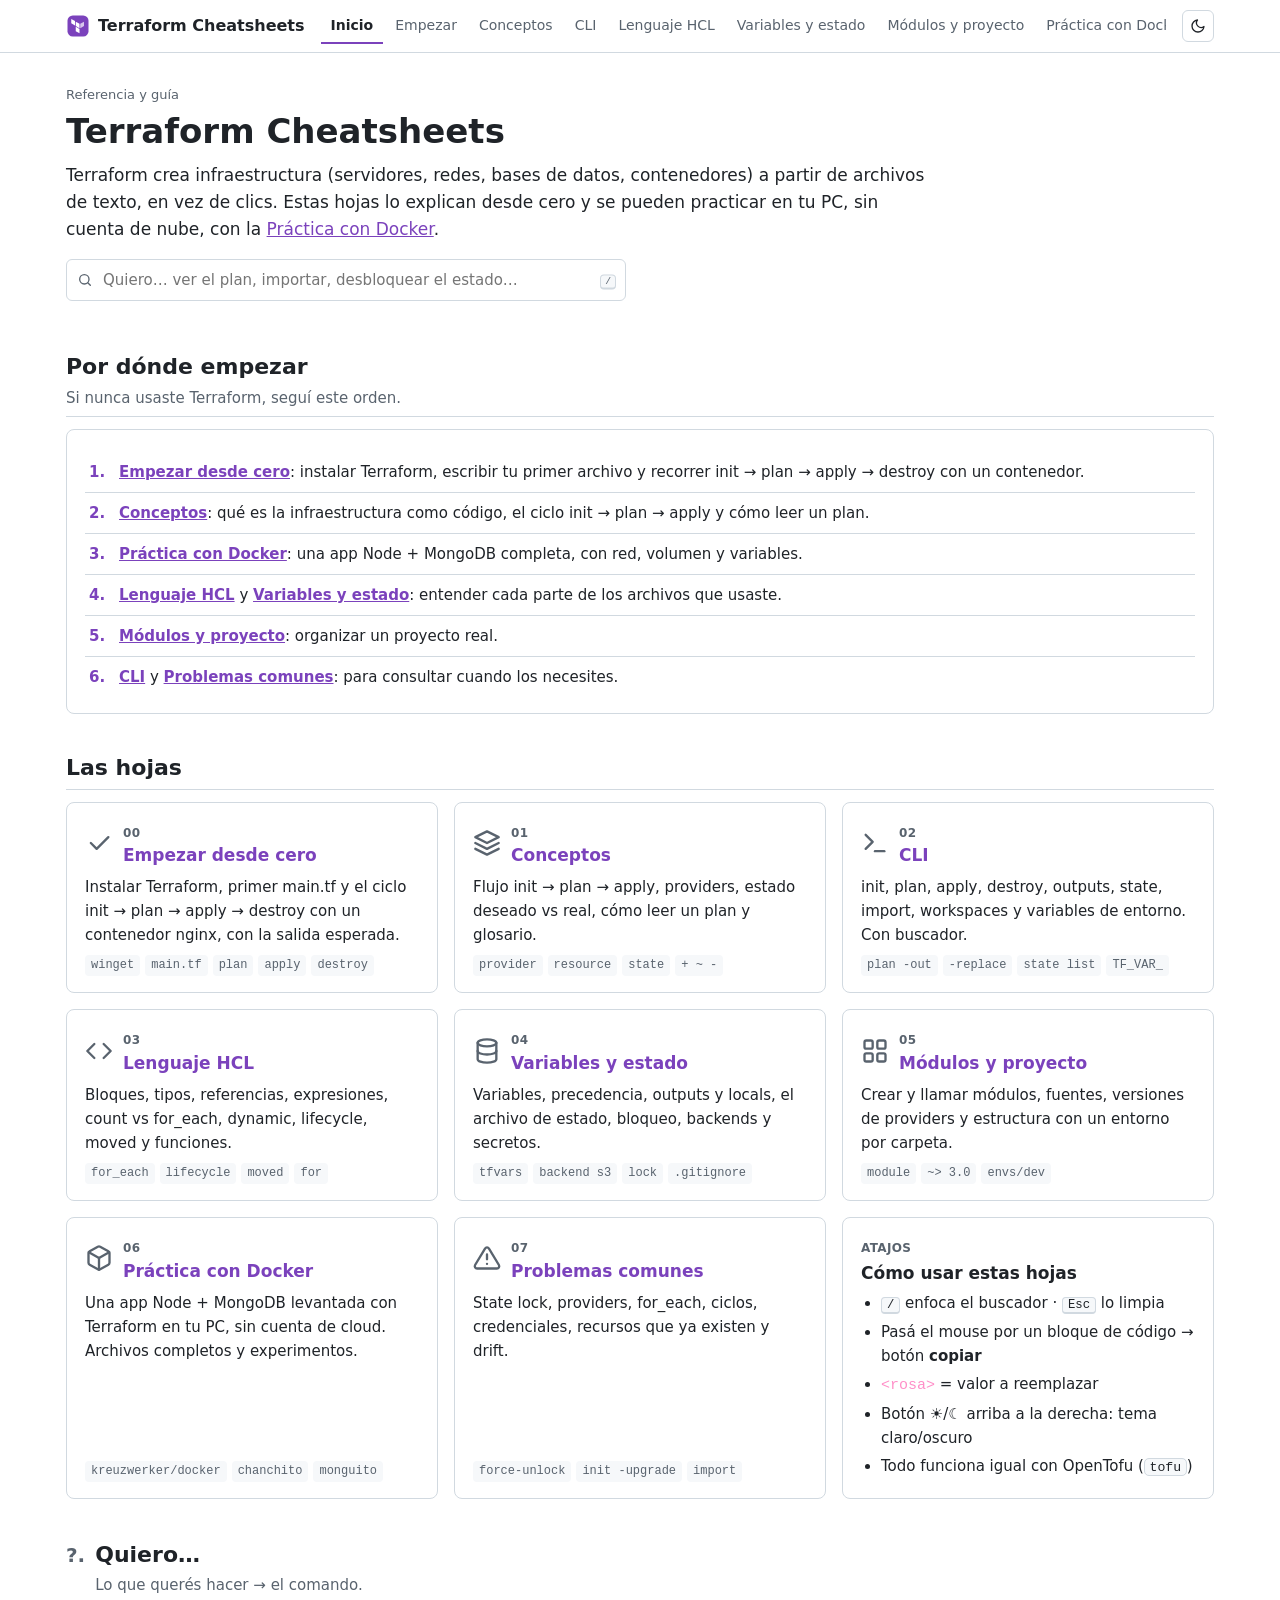
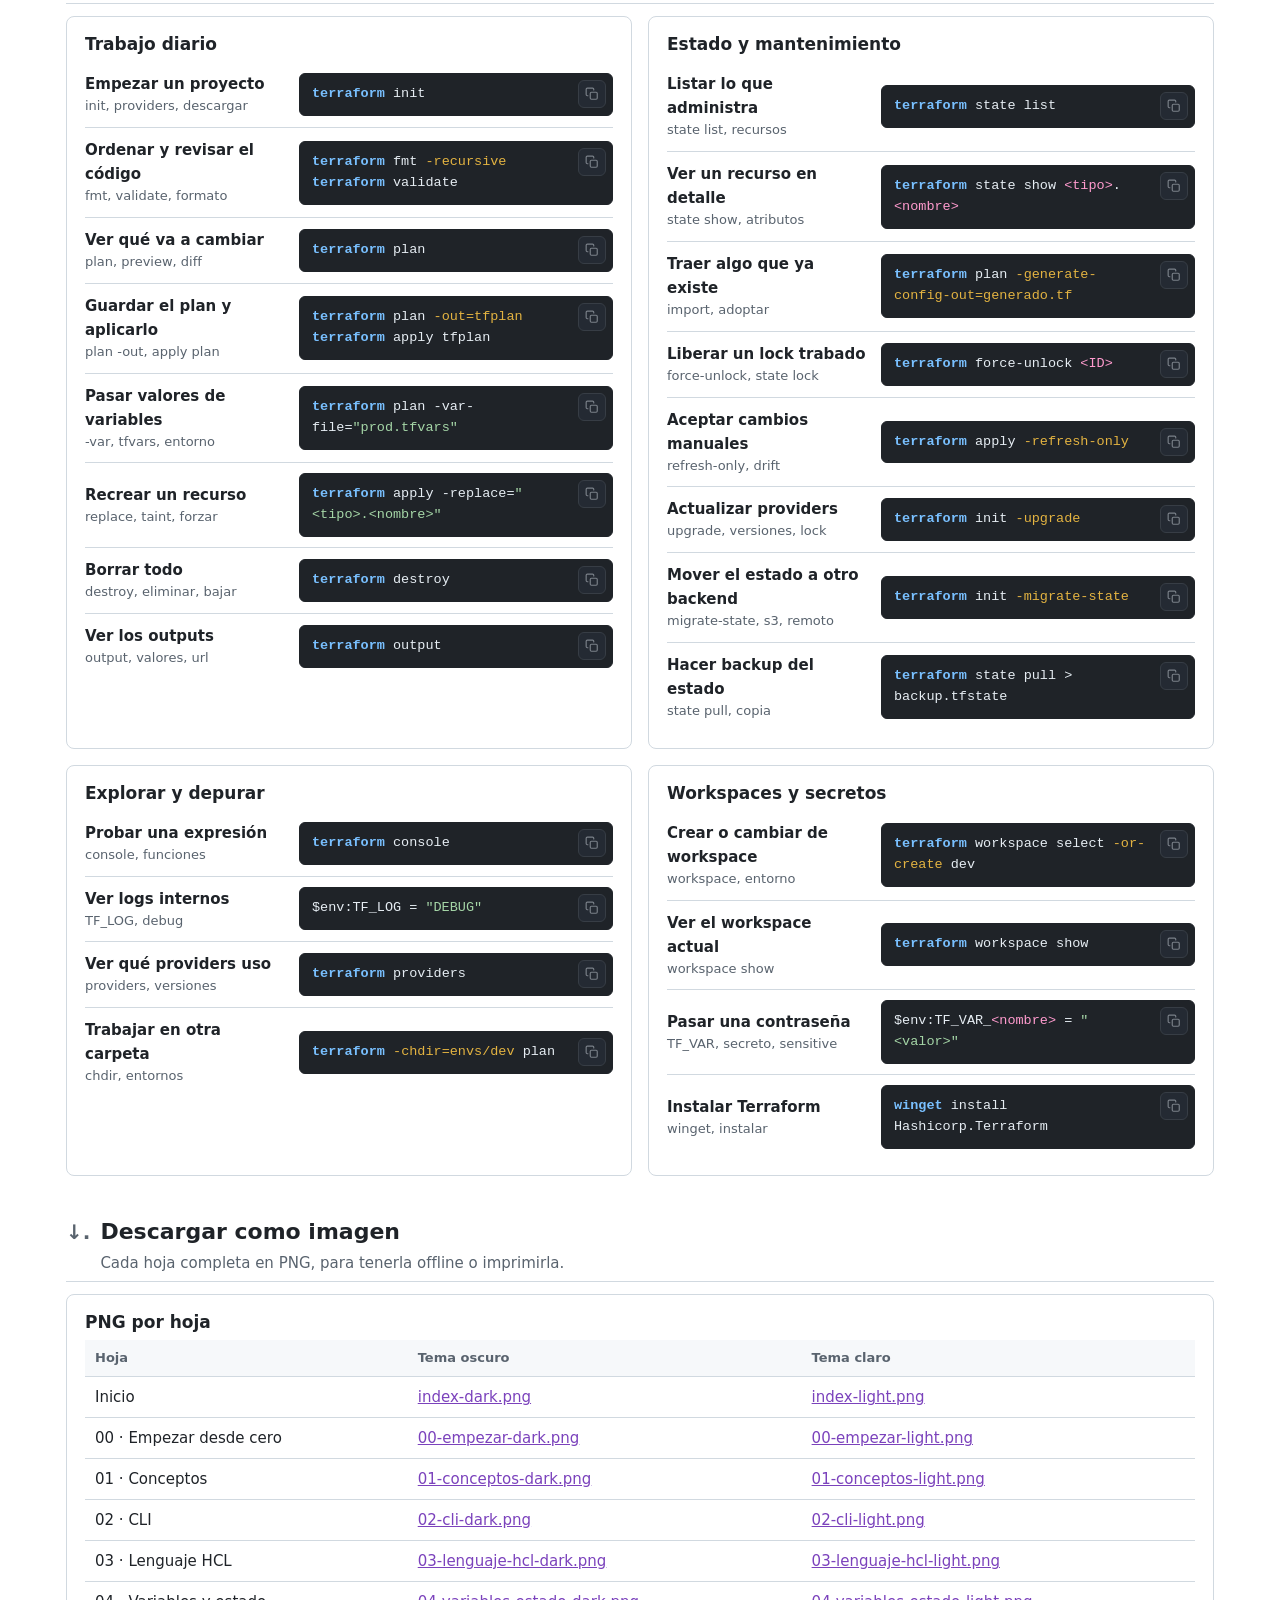
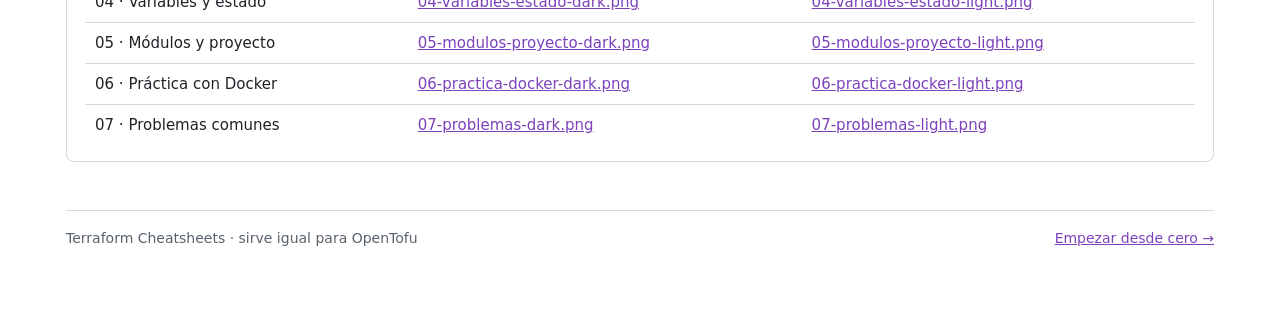
==== commit 2bc8e547: "Agrega la guía Empezar desde cero y amplía las descripciones - 00-empezar: instalar Terraform, prime" ====
--- a/index.html
+++ b/index.html
@@ -35,8 +35,9 @@
     </div>
     <div class="card">
       <ol class="steps">
+        <li><a href="00-empezar.html"><b>Empezar desde cero</b></a>: instalar Terraform, escribir tu primer archivo y recorrer init → plan → apply → destroy con un contenedor.</li>
         <li><a href="01-conceptos.html"><b>Conceptos</b></a>: qué es la infraestructura como código, el ciclo init → plan → apply y cómo leer un plan.</li>
-        <li><a href="06-practica-docker.html"><b>Práctica con Docker</b></a>: instalar Terraform y crear tus primeros recursos en tu PC, con todos los archivos.</li>
+        <li><a href="06-practica-docker.html"><b>Práctica con Docker</b></a>: una app Node + MongoDB completa, con red, volumen y variables.</li>
         <li><a href="03-lenguaje-hcl.html"><b>Lenguaje HCL</b></a> y <a href="04-variables-estado.html"><b>Variables y estado</b></a>: entender cada parte de los archivos que usaste.</li>
         <li><a href="05-modulos-proyecto.html"><b>Módulos y proyecto</b></a>: organizar un proyecto real.</li>
         <li><a href="02-cli.html"><b>CLI</b></a> y <a href="07-problemas.html"><b>Problemas comunes</b></a>: para consultar cuando los necesites.</li>
@@ -50,6 +51,14 @@
       <div class="titles"><h2>Las hojas</h2></div>
     </div>
     <div class="grid cols-3">
+      <a class="card sheet-card t-ok" href="00-empezar.html">
+        <div class="top">
+          <div class="badge"><svg viewBox="0 0 24 24" fill="none" stroke="currentColor" stroke-width="2" stroke-linecap="round" stroke-linejoin="round"><path d="m5 12 5 5L20 7"/></svg></div>
+          <div><span class="tag">00</span><h3>Empezar desde cero</h3></div>
+        </div>
+        <p>Instalar Terraform, primer main.tf y el ciclo init → plan → apply → destroy con un contenedor nginx, con la salida esperada.</p>
+        <div class="chips"><span>winget</span><span>main.tf</span><span>plan</span><span>apply</span><span>destroy</span></div>
+      </a>
       <a class="card sheet-card t-comp" href="01-conceptos.html">
         <div class="top">
           <div class="badge"><svg viewBox="0 0 24 24" fill="none" stroke="currentColor" stroke-width="2" stroke-linecap="round" stroke-linejoin="round"><path d="M12 2 2 7l10 5 10-5-10-5z"/><path d="m2 17 10 5 10-5"/><path d="m2 12 10 5 10-5"/></svg></div>
@@ -192,6 +201,7 @@
           <thead><tr><th>Hoja</th><th>Tema oscuro</th><th>Tema claro</th></tr></thead>
           <tbody>
             <tr><td>Inicio</td><td><a href="img/index-dark.png" download>index-dark.png</a></td><td><a href="img/index-light.png" download>index-light.png</a></td></tr>
+            <tr><td>00 · Empezar desde cero</td><td><a href="img/00-empezar-dark.png" download>00-empezar-dark.png</a></td><td><a href="img/00-empezar-light.png" download>00-empezar-light.png</a></td></tr>
             <tr><td>01 · Conceptos</td><td><a href="img/01-conceptos-dark.png" download>01-conceptos-dark.png</a></td><td><a href="img/01-conceptos-light.png" download>01-conceptos-light.png</a></td></tr>
             <tr><td>02 · CLI</td><td><a href="img/02-cli-dark.png" download>02-cli-dark.png</a></td><td><a href="img/02-cli-light.png" download>02-cli-light.png</a></td></tr>
             <tr><td>03 · Lenguaje HCL</td><td><a href="img/03-lenguaje-hcl-dark.png" download>03-lenguaje-hcl-dark.png</a></td><td><a href="img/03-lenguaje-hcl-light.png" download>03-lenguaje-hcl-light.png</a></td></tr>
@@ -209,7 +219,7 @@
 
   <footer class="foot">
     <span>Terraform Cheatsheets · sirve igual para OpenTofu</span>
-    <a href="01-conceptos.html">Empezar por Conceptos →</a>
+    <a href="00-empezar.html">Empezar desde cero →</a>
   </footer>
 </main>
 </body>
